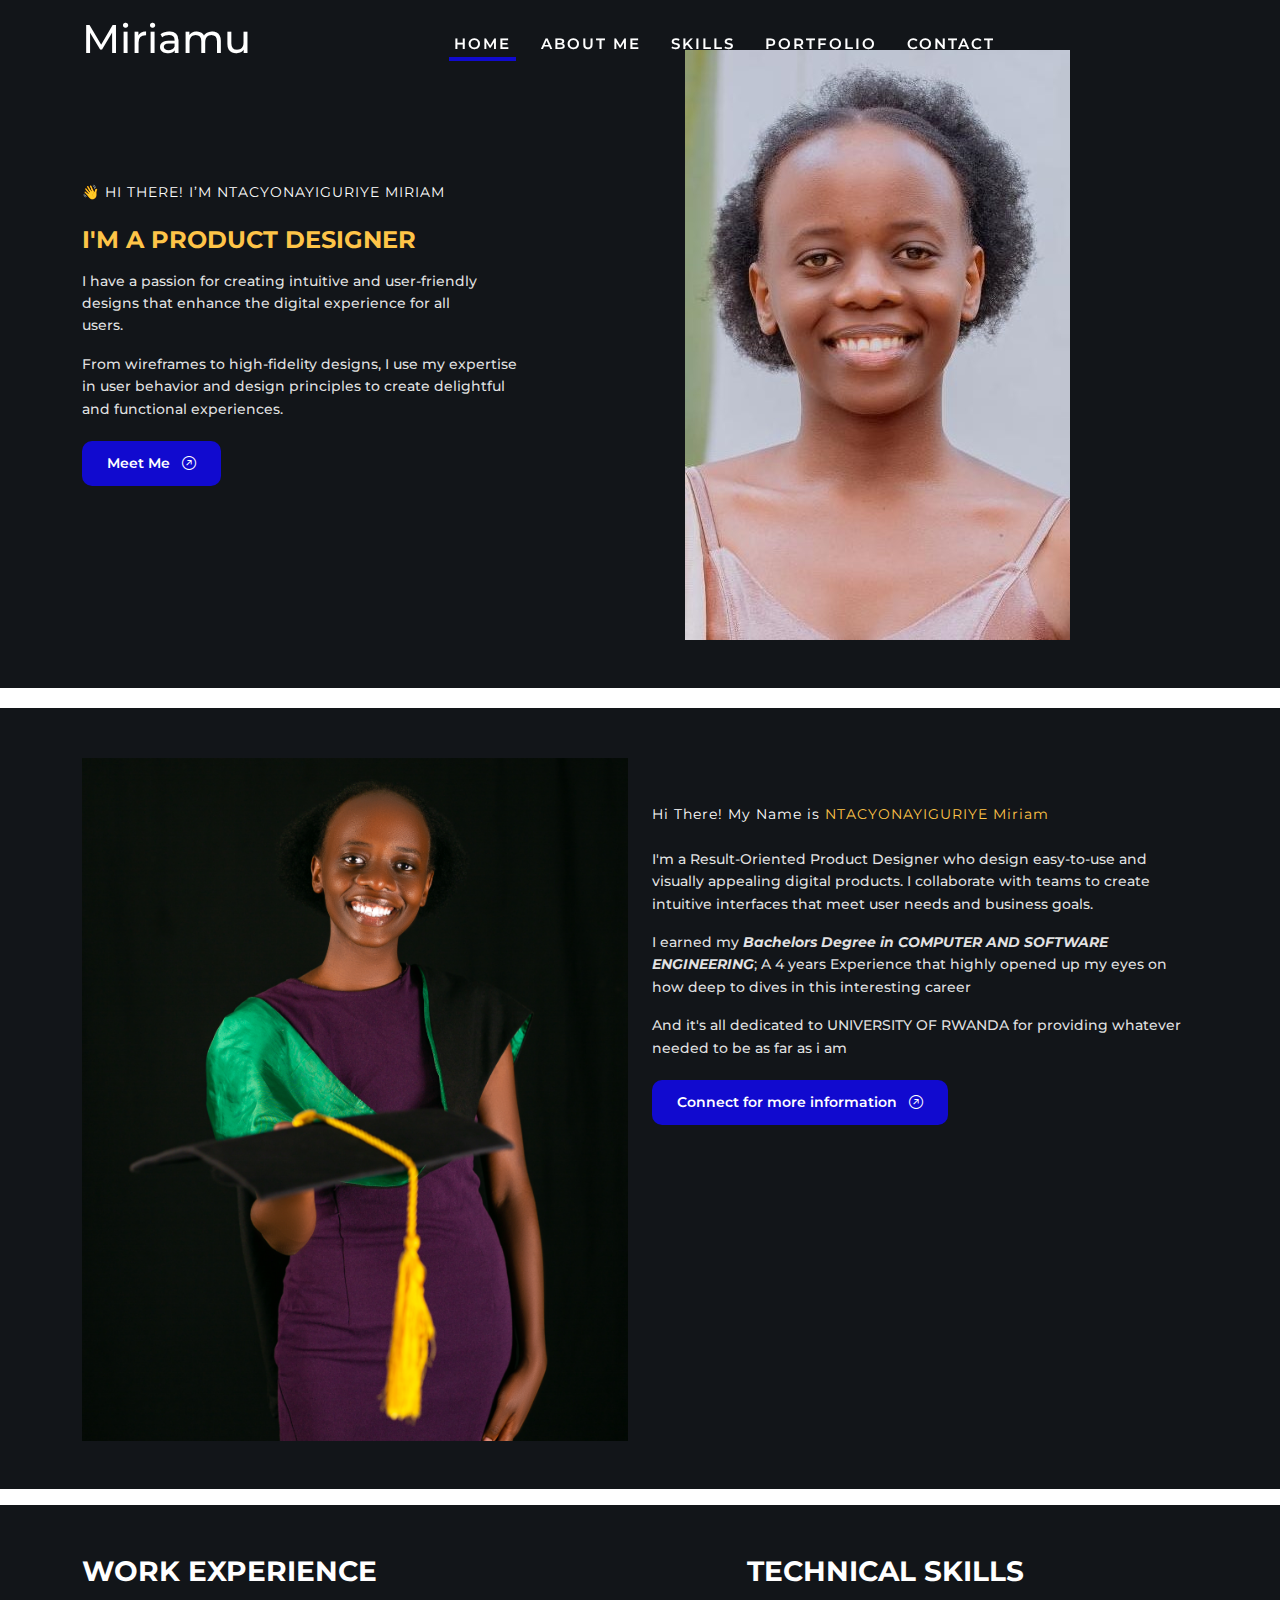
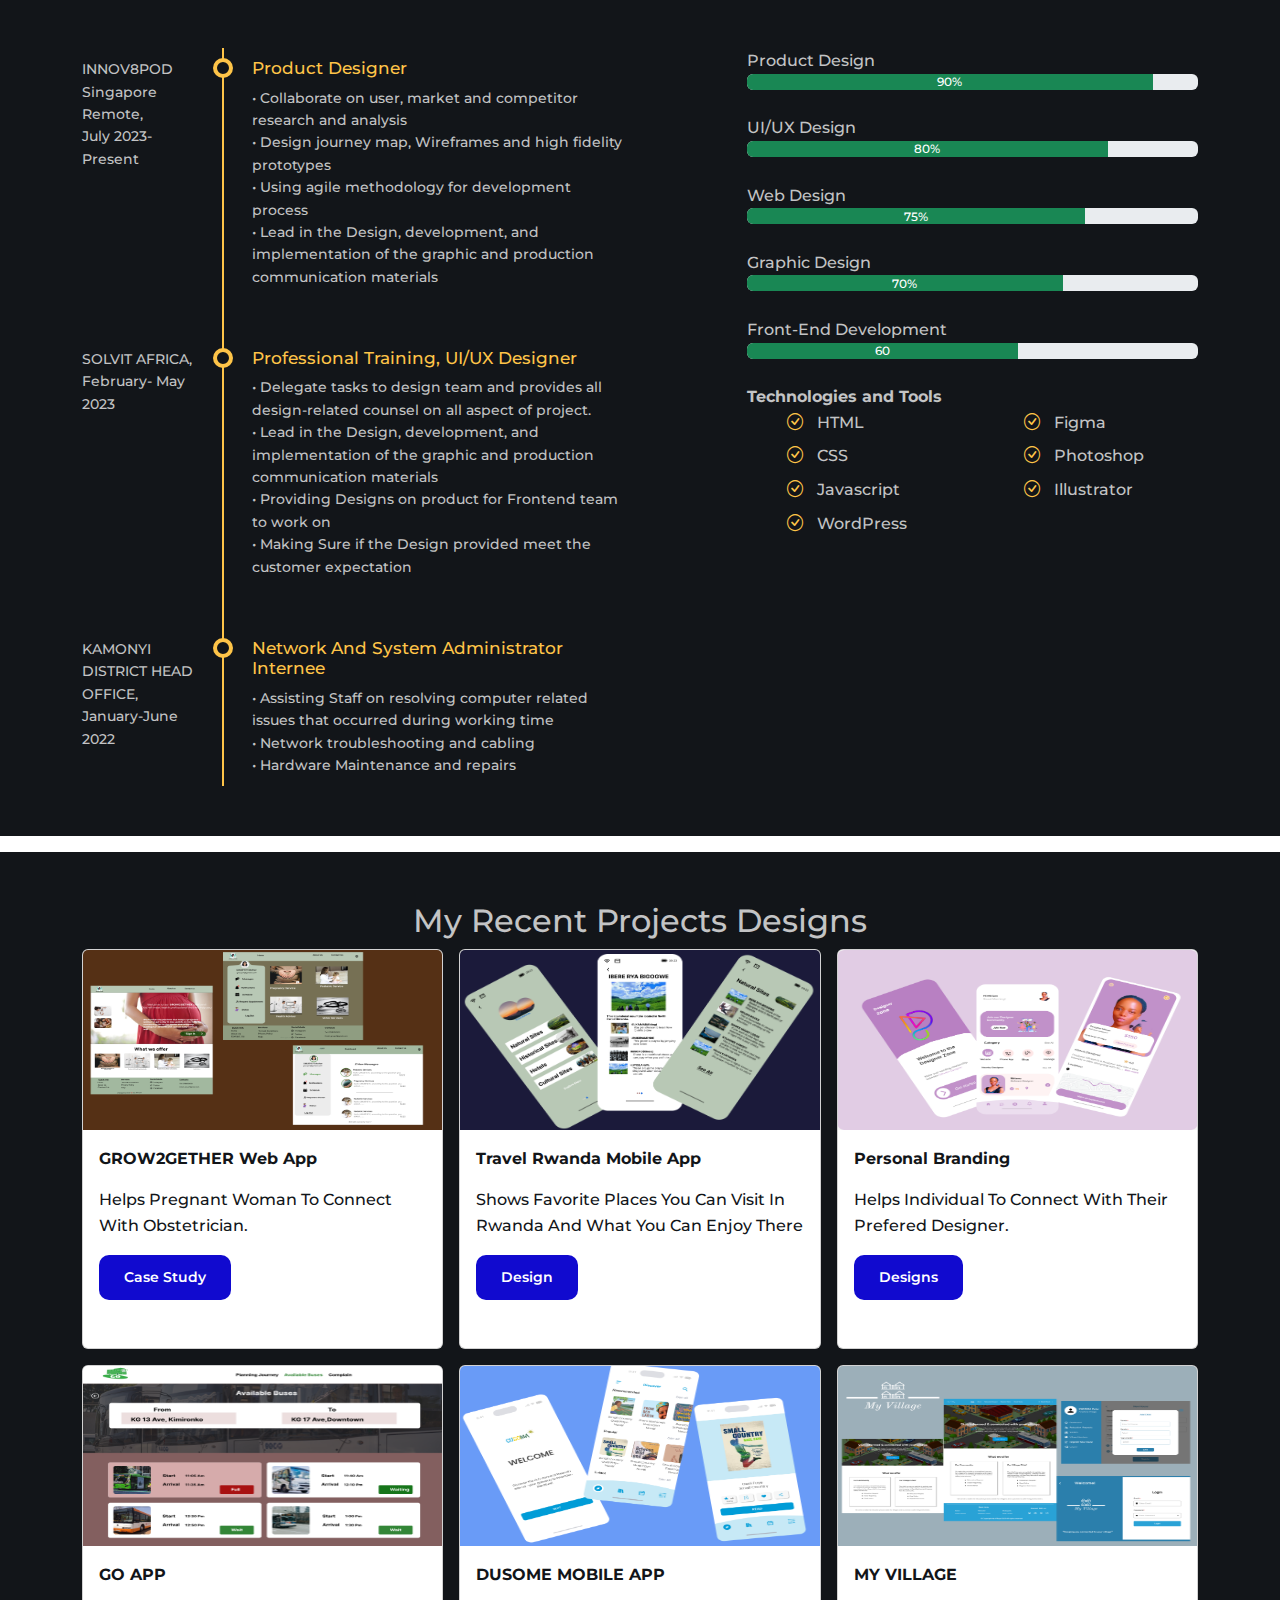
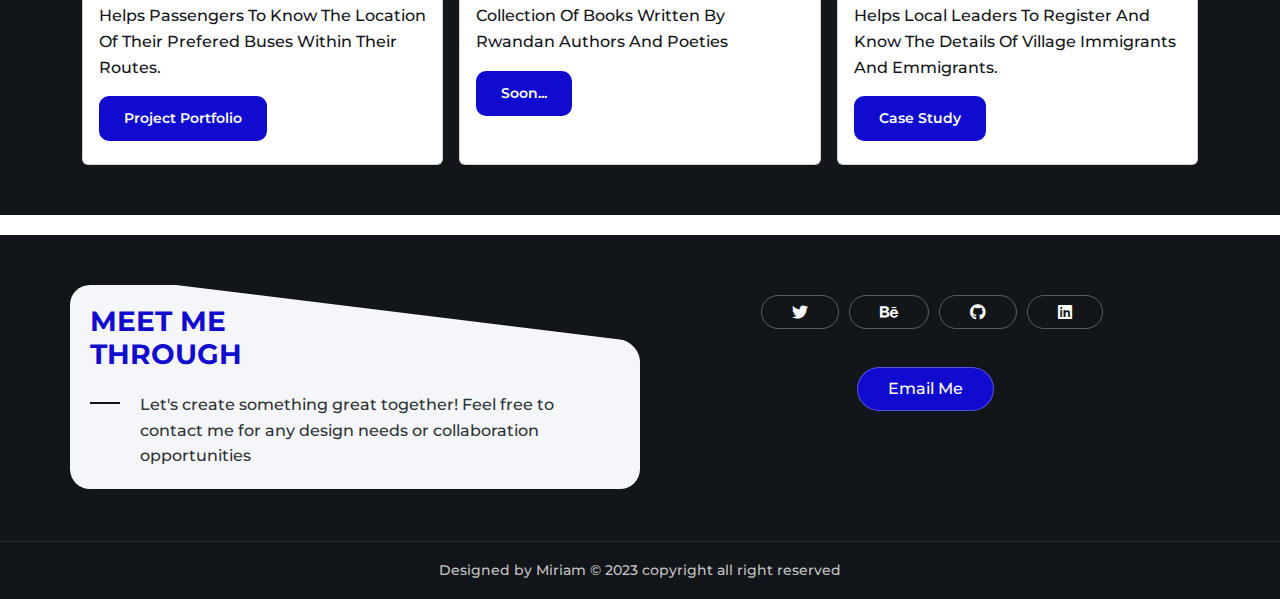
==== index.html @ ebbf4f20 "initial commit" ====
<!DOCTYPE html>
<html lang="zxx">


<!--   -->
<head>
    <!-- metas -->
    <meta charset="utf-8">
    <meta name="author" content="pxdraft">
    <meta http-equiv="X-UA-Compatible" content="IE=edge">
    <meta name="viewport" content="width=device-width, initial-scale=1, shrink-to-fit=no">
    <meta name="keywords" content="Fiona - Portfolio Template">
    <meta name="description" content="Fiona - Portfolio Template">
    <!-- title -->
    <title>Miriamu - Portfolio </title>
    <!-- Favicon -->
    <link rel="shortcut icon" type="image/x-icon" href="favicon.ico">
    <!-- theme css -->
    <link href="assets/css/style.css" rel="stylesheet">
    <script src="assets/js/custom.js" type="text/Javascript"></script>
    
</head>
<!-- Body Start -->

<body>
    <!-- page loading -->
    <div id="loading">
        <div class="load-circle"><span class="one"></span></div>
    </div>
    <!-- End -->
    <!-- Header -->
    <header class="main-header">
        <nav class="navbar header-nav navbar-expand-lg one-page-nav">
            <div class="container">
                
                <button class="navbar-toggler" type="button" data-bs-toggle="collapse" data-bs-target="#navbar-collapse-toggle" aria-controls="navbar-collapse-toggle" aria-expanded="false" aria-label="Toggle navigation">
                    <span></span>
                    <span></span>
                    <span></span>
                </button>
                <!-- / -->
                <!-- Top Menu -->
                <div>
                    <h1>Miriamu</h1>
                </div>
                <div class="collapse navbar-collapse justify-content-end" id="navbar-collapse-toggle">
                    <ul class="navbar-nav mx-auto">
                        <li><a class="nav-link" data-scroll-nav="0" href="#home"><span>Home</span></a></li>
                        <li><a class="nav-link" data-scroll-nav="1" href="#About Me"><span>About Me</span></a></li>
                         <li><a class="nav-link" data-scroll-nav="2" href="#services"><span>Skills</span></a></li>
                        <li><a class="nav-link" data-scroll-nav="3" href="#work"><span>Portfolio</span></a></li>
                        <li><a class="nav-link" data-scroll-nav="4" href="#contactus"><span>Contact</span></a></li>
                    </ul>
                </div>
                <!-- / -->
                <!-- Top Menu -->
                <!-- <div class="ms-auto d-none d-lg-block">
                    <a class="px-btn px-btn-theme" data-scroll-nav="4" href="#contactus">Download CV <i class="bi-download"></i></a>
                </div> -->
                <!-- / -->
            </div><!-- Container -->
        </nav> <!-- Navbar -->
    </header>
    <!-- End Header -->
    <!-- Main -->
    <main class="wrapper">
        <!-- Home Section
        <section data-scroll-index="0" class="home-section d-flex bg-dark bg-effect overflow-hidden section pb-2 pb-md-5 bg-dark">
            <div class="container position-relative">
                <div class="row">
                    <div class="col-lg-6 col-xl-5 d-flex offset-1">
                        <div class="home-intro d-flex flex-column">
                            <div class="mt-5">
                                <h6> Hi There? I’ m <span>Miriam</span></h6>
                                <h1>I'm a UI/UX and Product Designer<span id="type-it"></span></h1>
                                <p class="pe-lg-5">I have a passion for creating intuitive and user-friendly designs that enhance the digital experience for all users.</p>
                                <div class="btn-bar">
                                    <a class="px-btn px-btn-theme" href="#contactus">Get in Touch <i class="bi-arrow-up-right-circle"></i> </a>
                                </div>
                            </div>
                           
                        </div>
                    </div>
                </div>
            </div>
            <div><img src="./assets/img/logoo-removebg-preview.png"class="imagelogo"/></div>
        </section> -->






        <!-- Home Section -->
        <section data-scroll-index="0" class="home-section bg-dark bg-effect overflow-hidden section pb-2 pb-md-5 bg-dark">
            <div class="container position-relative">
                <div class="row">
                    <div class="col-lg-6 col-xl-5 d-flex">
                        <div class="home-intro d-flex flex-column">
                            <div class="mt-auto">
                                <h6>👋 Hi There! I’m <span>NTACYONAYIGURIYE Miriam</span></h6>
                                <h1 class="par1 pe-lg-5">I'm a Product Designer <span id="type-it"></span></h1>
                                <!-- <p class="par1 pe-lg-5"><b>I'm a UI/UXDesigner</b></p> -->
                                <p class="pe-lg-5">I have a passion for creating intuitive and user-friendly designs that enhance the digital experience for all users.</p><p>From wireframes to high-fidelity designs, I use my expertise in user behavior and design principles to create delightful and functional experiences.</p>
                                <div class="btn-bar">
                                    <a class="px-btn px-btn-theme" href="#contactus">Meet Me <i class="bi-arrow-up-right-circle"></i> </a>
                                </div>
                            </div>
                            <div class="mt-auto">
                                <!-- <div class="rating">
                                    <i class="bi-star-fill"></i> 4.8 Average Session Rating
                                </div> -->
                                <div class="row g-2">
                                    <div class="col-2 col-sm-2 col-md-2">
                                        <!-- <div class="feature-box-01">
                                            <img src="assets/img/figma.png" title="" alt="">
                                        </div> -->
                                    </div>
                                    <div class="col-2 col-sm-2 col-md-2">
                                        <!-- <div class="feature-box-01">
                                            <img src="assets/img/adobe_photoshop.png" title="" alt="">
                                        </div> -->
                                    </div>
                                    <div class="col-2 col-sm-2 col-md-2">
                                        <!-- <div class="feature-box-01">
                                            <img src="assets/img/sketch.png" title="" alt="">
                                        </div> -->
                                    </div>
                                    <div class="col-2 col-sm-2 col-md-2">
                                        <!-- <div class="feature-box-01">
                                            <img src="assets/img/html_5.png" title="" alt="">
                                        </div> -->
                                    </div>
                                </div>
                            </div>
                        </div>
                    </div>
                    <div class="col-lg-5 col-xl-7">
                        <div class="home-image text-center pt-5 pt-lg-0">
                            <img src="./assets/img/Miria.jpg" title="" alt="">
                        </div>
                    </div>
                </div>
            </div>
        </section>
        <!-- End home Section -->
        <!-- About Me Section -->
        <div class="whitecolor"></div>
        <section data-scroll-index="1" class="about-section bg-dark bg-effect overflow-hidden section pb-2 pb-md-5 bg-dark">
            <div class="container">
               <div class="row" >
                    <div class="col"><img src="./assets/img/04.jpg" /></div>
                    <div class="col">
                        <div class="mt-5">
                            <h6> Hi There! My Name is <span>NTACYONAYIGURIYE Miriam</span></h6>
                            <!-- <h1>I'm a Designer<span id="type-it"></span></h1> -->
                            <p class="pe-lg-10">I'm a Result-Oriented Product Designer who design easy-to-use and visually appealing digital products. I collaborate with teams to create intuitive interfaces that meet user needs and business goals.<p> 
                            <p>I earned my <i><b><span>Bachelors Degree in COMPUTER AND SOFTWARE ENGINEERING</i></b></span>; A 4 years Experience that highly opened up my eyes on how deep to dives in this interesting career</p>
                                <p> And it's all dedicated to UNIVERSITY OF RWANDA for providing whatever needed to be as far as i am</p>
                                    <p></p>
                            <div class="btn-bar">
                                <a class="px-btn px-btn-theme" href="#contactus">Connect for more information <i class="bi-arrow-up-right-circle"></i> </a>
                            </div>
                        </div>
                                
                    </div>
                </div> 
            </div>
            
        </section>
        <!-- End About Me Section -->
        <!-- Experiance Section -->
        <section data-scroll-index="2" class="section experiance-section bg-dark effect-section mt-3">
           
            <div class="container position-relative">
                <div class="row gy-4">
                    <div class="col-lg-6">
                        <div class="section-heading">
                            <h3 class="text-white">Work Experience</h3>
                        </div>
                        <div class="experiance-box">
                            <ul>
                                <li>
                                    <span>
                                         INNOV8POD Singapore Remote, <p>July 2023-Present</p>
                                    </span>
                                    <div class="text">
                                        <h6>Product Designer</h6>
                                        <p>  •	Collaborate on user, market and competitor research and analysis
<p>•	Design journey map, Wireframes and high fidelity prototypes
<p>•	Using agile methodology for development process
<p>•	Lead in the Design, development, and implementation of the graphic and production communication materials 
 </p>
                                    </div>
                                </li>
                                <li>
                                    <span>
                                        SOLVIT AFRICA,  February- May 2023
                                    </span>
                                    <div class="text">
                                        <h6>Professional Training, UI/UX Designer</h6>
                                        <p>•	Delegate tasks to design team and provides all design-related counsel on all aspect of project.
<p>•	Lead in the Design, development, and implementation of the graphic and production communication materials 
<p>•	Providing Designs on product for Frontend team to work on
<p>•	Making Sure if the Design provided meet the customer expectation

                                        </p>
                                    </div>
                                </li>
                                <li>
                                    <span>
                                        KAMONYI DISTRICT HEAD OFFICE, January-June 2022
                                    </span>
                                    <div class="text">
                                        <h6>Network and System Administrator Internee</h6>
                                        <p>•	Assisting Staff on resolving computer related issues that occurred during working time
<p>•	Network troubleshooting and cabling
<p>•	Hardware Maintenance and repairs
</p>
                                    </div>
                                </li>
                                <!-- <li>
                                    <span>
                                        sigma technology PVT., 2021
                                    </span>
                                    <div class="text">
                                        <h6>Team Lead, Developer</h6>
                                        <p>Register your personal data in customer service and take coffee before entering the room</p>
                                    </div>
                                </li> -->
                            </ul>
                        </div>
                    </div>
                    <div class="col-lg-6 col-xl-5 ms-xl-auto">
                        <div class="section-heading">
                            <h3 class="text-white">Technical Skills</h3>
                        </div>
                        
                            <div class="skills">
                                <span >Product Design</span>
                                <div class="progress">
                                    <div class="progress-bar bg-success" role="progressbar" style="width: 90%" aria-valuenow="25" aria-valuemin="0" aria-valuemax="100">90%</div>
                                  </div>
                            </div>
                            <br>
                            <div class="skills">
                                <span class="mt-1">UI/UX Design </span>
                                <div class="progress">
                                    <div class="progress-bar bg-success" role="progressbar" style="width: 80%" aria-valuenow="25" aria-valuemin="0" aria-valuemax="100">80%</div>
                                  </div>
                                
                            </div>
                            <br>
                            <div class="skills">
                                <span >Web Design</span>
                                <div class="progress">
                                    <div class="progress-bar bg-success" role="progressbar" style="width: 75%" aria-valuenow="25" aria-valuemin="0" aria-valuemax="100">75%</div>
                                  </div>
                            </div>
                            
                            <br>
                            <div class="skills">
                                <span class="mt-1">Graphic Design </span>
                                <div class="progress">
                                    <div class="progress-bar bg-success" role="progressbar" style="width: 70%" aria-valuenow="25" aria-valuemin="0" aria-valuemax="100">70%</div>
                                  </div>  
                                                              <br>
                            <div class="skills">
                                <span class="mt-1">Front-End Development </span>
                                <div class="progress">
                                    <div class="progress-bar bg-success" role="progressbar" style="width: 60%" aria-valuenow="25" aria-valuemin="0" aria-valuemax="100">60</div>
                                  </div>  
            
                            </div>
                            
                            
                            <br>
                            <strong class="text-center"> Technologies and Tools</strong>
                            <div class="row">
                                <div class="col-lg-6 col-xl-5 ms-xl-auto">
                                <ul class="list-type-01">
                                    <li><i class="bi-check-circle"></i> HTML</li>
                                    <li><i class="bi-check-circle"></i> CSS</li>
                                    <li><i class="bi-check-circle"></i> Javascript</li>
                                    <li><i class="bi-check-circle"></i> WordPress</li>
                                    <!-- <li><i class="bi-check-circle"></i> Flutter</li> -->
                                </ul>
                            </div>
                                <div class="col-lg-6 col-xl-5 ms-xl-auto">
                                    <ul class="list-type-01">
                                        <li><i class="bi-check-circle"></i> Figma</li>
                                        <li><i class="bi-check-circle"></i> Photoshop</li>
                                        <li><i class="bi-check-circle"></i> Illustrator</li>
                                    </ul>
                                </div>

                            </div>
                            

                       
                        </div>
                        
                    </div>
                </div>
            </div>
        </section>
        <!-- End Experiance Section -->
        <!-- Work Section -->
        <section data-scroll-index="3" class="section experiance-section bg-dark effect-section mt-3">
            <div class="container">
                <div class="row justify-content-center">
                    <div class="col-lg-12">
                        <div class="text-center">
                            <h2><span class="font-weight-bold">My Recent Projects Designs</span></h2>
                            <div class="bar"></div>
                        </div>
                    </div>
                </div>
                
                <div class="lightbox-gallery">
                    <div class="row g-3 portfolio-content">
                        <div class="col-sm-6 col-lg-4 grid-item">
                            <div class="card" style="height: 400px;">
                                <img src="assets/img/casestudy.png" class="card-img-top" alt="..."style="height: 180px;">
                                <div class="card-body">
                                  <p class="card-text font-italic text-capitalize text-left"><b>GROW2GETHER Web App</b></p>
                                  <p class="card-text font-italic text-capitalize text-left">Helps pregnant woman to connect with Obstetrician.</p>
                                    <!-- <a href="https://www.behance.net/gallery/168545751/Educhats?" class="btn btn-primary">Case Study</a> -->
                                    <a href="https://www.behance.net/gallery/171306153/GROWTOGETHER" class="px-btn px-btn-theme">Case Study</a>
                                    
                                </div>
                              </div>
                            
                        </div>
                        <div class="col-sm-6 col-lg-4 grid-item">
                            <div class="card" style="height: 400px;">
                                <img src="assets/img/Travel Rwanda.png" class="card-img-top" alt="..."style="height: 180px;">
                                <div class="card-body">
                                    <p class="card-text font-italic text-capitalize text-left"><b>Travel Rwanda Mobile App</b></p>
                                  <p class="card-text font-italic text-capitalize text-left">Shows favorite places you can visit in Rwanda and what you can enjoy there</p>
                                    <a href="https://www.behance.net/gallery/190908235/Travel-Rwanda" class="px-btn px-btn-theme">Design</a>
                                </div>
                              </div>
                            
                        </div>
                        <div class="col-sm-6 col-lg-4 grid-item">
                            <div class="card" style="height: 400px;">
                                <img src="assets/img/DESIGNER ZONE.png" class="card-img-top" alt="..."style="height: 180px;">
                                <div class="card-body">
                                    <p class="card-text font-italic text-capitalize text-left"><b>Personal Branding</b></p>
                                  <p class="card-text font-italic text-capitalize text-left">Helps individual to connect with their prefered Designer.</p>
                                    <a href="https://www.behance.net/gallery/166667899/Designer-Zone"  class="px-btn px-btn-theme">Designs</a>
                                </div>
                              </div>
                            
                        </div>
                        <div class="col-sm-6 col-lg-4 grid-item">
                            <div class="card" style="height: 400px;">
                                <img src="assets/img/GGOO.png" class="card-img-top" alt="..."style="height: 180px;">
                                <div class="card-body">
                                    <p class="card-text font-italic text-capitalize text-left"><b>GO APP</b></p>
                                  <p class="card-text font-italic text-capitalize text-left">Helps Passengers to know the location of their prefered buses within their routes.</p>
                                    <a href="https://hip-garnet-079.notion.site/INNOV8POD-Q3-3c6435198fbe47d395c558580e8200df?pvs=4"  class="px-btn px-btn-theme">Project Portfolio</a>
                                </div>
                                
                              </div>
                            </div>
                            <div class="col-sm-6 col-lg-4 grid-item">
                                <div class="card" style="height: 400px;">
                                    <img src="assets/img/DUSOME.png" class="card-img-top" alt="..."style="height: 180px;">
                                    <div class="card-body">
                                        <p class="card-text font-italic text-capitalize text-left"><b>DUSOME MOBILE APP</b></p>
                                      <p class="card-text font-italic text-capitalize text-left">Collection of books written by rwandan authors and poeties</p>
                                        <a href="htp://hip-garnet-079.notion.site/INNOV8POD-Q3-3c6435198fbe47d395c558580e8200df?pvs=4"  class="px-btn px-btn-theme">Soon...</a>
                                    </div>
                                    
                                  </div>
                                </div>
                                <div class="col-sm-6 col-lg-4 grid-item">
                                    <div class="card" style="height: 400px;">
                                        <img src="assets/img/Mon Village.png" class="card-img-top" alt="..."style="height: 180px;">
                                        <div class="card-body">
                                            <p class="card-text font-italic text-capitalize text-left"><b>MY VILLAGE</b></p>
                                          <p class="card-text font-italic text-capitalize text-left">Helps local leaders to register and know the details of village immigrants and emmigrants.</p>
                                            <a href="https://www.behance.net/gallery/192337749/My-Village?"  class="px-btn px-btn-theme">Case Study</a>
                                        </div>
                                        
                                      </div>
                        <!-- <div class="col-sm-6 col-lg-4 grid-item">
                            <div class="card" style="height: 400px;">
                                <img src="assets/img/project-2.jpg" class="card-img-top" alt="..."style="height: 180px;">
                                <div class="card-body">
                                  <p class="card-text font-italic text-capitalize text-left">Analyis of digital music store to help the store ownner to identify area of improvement, tracking compain process and increasing revenue</p>
                                    <a href="https://www.figma.com/file/wS4dvZJDwUHVtTYOXtSG74/Untitled?node-id=0%3A1&t=0Y9biwDny7qX4Rm0-1" class="px-btn px-btn-theme">Read More</a>
                                </div>
                              </div> -->
                            
                        </div>
                        <!-- <div class="col-sm-6 col-lg-4 grid-item">
                            <div class="card" style="height: 400px;">
                                <img src="assets/img/project-2.jpg" class="card-img-top" alt="..."style="height: 180px;">
                                <div class="card-body">
                                  <p class="card-text font-italic text-capitalize text-left">Analyis of digital music store to help the store ownner to identify area of improvement, tracking compain process and increasing revenue</p>
                                    <a href="https://www.figma.com/file/wS4dvZJDwUHVtTYOXtSG74/Untitled?node-id=0%3A1&t=0Y9biwDny7qX4Rm0-1" class="px-btn px-btn-theme">Read More</a>
                                </div>
                              </div>
                            
                        </div> -->

                        <!-- <div class="col-sm-6 col-lg-4 grid-item">
                            <div class="card" style="height: 400px;">
                                <img src="assets/img/project-2.jpg" class="card-img-top" alt="..."style="height: 180px;">
                                <div class="card-body">
                                  <p class="card-text font-italic text-capitalize text-left">Analyis of digital music store to help the store ownner to identify area of improvement, tracking compain process and increasing revenue</p>
                                    <a href="https://www.figma.com/file/wS4dvZJDwUHVtTYOXtSG74/Untitled?node-id=0%3A1&t=0Y9biwDny7qX4Rm0-1" class="px-btn px-btn-theme">Read More</a>
                                </div>
                              </div> -->
                            
                        </div>
                      
                    </div>
                </div>
            </div>
        </section>
        <!-- End Work Section -->
        <!-- <div class="container">
        <div class="row text-center">
        <h2><span class="font-weight-bold">Get In touch With Me</span></h2>
        </div>
        </div> -->
                            
        <!-- Contact Section -->
        <div class="whitecolor"></div>
        <section data-scroll-index="4" id="contactus" class="section d-flex contactus-section bg-dark">
            <div class="container">
                <div class="row">
                    <div class="contact-heading col-6">
                        <div class="section-heading">
                            <h3>Meet Me<br> Through </h3>
                            <p class="text">Let's create something great together! Feel free to contact me for any design needs or collaboration opportunities</p>
                        </div>
                    </div>
                    <div class="contact-social col-sm-4">                        
                        <ul>
                            &nbsp;&nbsp; &nbsp;&nbsp;
                            <li>
                                <a href="#"><i class="fab fa-twitter"></i></a>
                            </li>
                            <li>
                                <a href="https://www.behance.net/miriammiriamu"><i class="fab fa-behance"></i></a>
                            </li>
                            <li>
                                <a href="htps://github.com/miriyamu14"><i class="fab fa-github" aria-hidden="true"></i></a>
                            </li>
                            <li>
                                <a href="https://www.linkedin.com/feed/"><i class="fab fa-linkedin" aria-hidden="true"></i></a>
                            </li>
                            
                        </ul>
                        <!-- <div class="btn-bar">
                            <a class="px-btn px-btn-theme" href="#">miriamntacyo14@gmail.com<i class="bi-arrow-up-right-circle"></i> </a>
                        </div> -->
                        <div class="contact-social">

                            <a href="mailto:miriamntacyo14@gmail.com" class="email">Email Me</a>
                        </div>
                        
                    </div>


                </div>                                                  
                                                
            </div>
                                    
        </section>
        
                        
                    </div>
                    
                </div>
            </div>
        </section>
        <!-- End Contact Section -->
    </main>
    <!-- Main -->
    <!-- Footer -->
    <footer class="footer">
        <div class="container">
            <div class="row align-items-center">
                
                <div class="col-12 py-2 text-center text-center">
                    <p class="m-0">Designed by Miriam © 2023 copyright all right reserved</p>
                </div>
            </div>
        </div>
    </footer>
    <!-- End Footer -->
    <script src="assets/js/jquery-3.5.1.min.js"></script>
    <script src="assets/vendor/appear/jquery.appear.js"></script>
    <script src="assets/vendor/bootstrap/js/bootstrap.min.js"></script>
    <script src="assets/vendor/one-page/scrollIt.min.js"></script>
    <script src="assets/js/custom.js"></script>
    <!-- end -->
</body>
<!-- Body End -->


<!-- Mirrored from pxdraft.com/themeforest/Uwingeneye/ by HTTrack Website Copier/3.x [XR&CO'2014], Sat, 15 Apr 2023 15:20:44 GMT -->
</html>
---- assets/css/style.css ----
/*------------------------------------------------------------------
Project:    Miriam Personal Portfolio
Version:    1.0
Primary use:    pxdraft

[Table of contents]

1. Body
2. Header
3. Footer
4. Blog
5. Section
6. Home Banner
7. About
8. Services
9. Portfolio
10. Contact Us

----------------------------------------------------------------*/
@import url(../vendor/bootstrap/css/bootstrap.min.css);
@import url(../vendor/bootstrap/icons/bootstrap-icons.css);
@import url(../vendor/owl-;carousel/css/owl.carousel.min.css);
@import url(../vendor/magnific/magnific-popup.css);
@import url(../vendor/font-awesome/css/all.min.css);
@import url("https://fonts.googleapis.com/css2?family=Montserrat:wght@100;200;300;400;500;600;700;800;900&amp;display=swap");
.main-header {
  position: fixed;
  top: 0;
  left: 0;
  right: 0;
  z-index: 11;
  background: transparent; }
  .fixed-header .main-header {
    background: #fff;
    box-shadow: 0 0.125rem 0.25rem rgba(18, 21, 25, 0.075); }
  .main-header .logo-dark {
    display: none; }
    .fixed-header .main-header .logo-dark {
      display: block; }
  .fixed-header .main-header .logo-light {
    display: none; }
  .main-header .navbar {
    padding: 15px 0; }
  .main-header .navbar-nav > li {
    padding: 0 10px; }
    @media (max-width: 991px) {
      .main-header .navbar-nav > li + li {
        border-top: 1px solid rgba(18, 21, 25, 0.1); } }
    .main-header .navbar-nav > li > .nav-link {
      padding: 0 5px;
      line-height: 35px;
      font-weight: 600;
      font-size: 15px;
      color: #121519;
      position: relative;
      text-transform: uppercase;
      letter-spacing: 2px; }
      @media (min-width: 992px) {
        .main-header .navbar-nav > li > .nav-link {
          color: #fff; }
          .fixed-header .main-header .navbar-nav > li > .nav-link {
            color: #121519; } }
      @media (max-width: 991px) {
        .main-header .navbar-nav > li > .nav-link {
          line-height: 50px; } }
      .main-header .navbar-nav > li > .nav-link:after {
        content: "";
        position: absolute;
        bottom: 0;
        left: auto;
        right: 0;
        width: 0;
        height: 4px;
        background: #110acf;
        transition: ease all 0.35s; }
        @media (max-width: 991px) {
          .main-header .navbar-nav > li > .nav-link:after {
            display: none; } }
      .main-header .navbar-nav > li > .nav-link:hover:after, .main-header .navbar-nav > li > .nav-link.active:after {
        left: 0;
        right: auto;
        width: 100%; }
  
        
@media (max-width: 991px) {
  .main-header .navbar-toggler {
    display: -ms-flexbox;
    display: flex;
    -ms-flex-direction: column;
        flex-direction: column;
    border: none;
    padding: 4px 9px;
    outline: none;
    box-shadow: none; }
    .main-header .navbar-toggler span {
      width: 25px;
      height: 2px;
      background: #fff;
      margin: 4px 0; }
      .fixed-header .main-header .navbar-toggler span {
        background: #121519; }
  .main-header .navbar-collapse {
    position: absolute;
    top: 100%;
    left: 0px;
    background: #fff;
    right: 0px; }
  .main-header .navbar-nav > li {
    padding: 0; }
    .main-header .navbar-nav > li > .nav-link {
      padding: 0 10px; }
      .main-header .navbar-nav > li > .nav-link.active {
        background: #F5F6F9; } }

.footer {
  background-color: #121519;
  padding-top: 10px;
  padding-bottom: 10px;
  border-top: 1px solid rgba(255, 255, 255, 0.1);
  color: rgba(255, 255, 255, 0.75);
  font-size: 0.85rem; }
  .footer .nav a {
    font-size: 16px;
    color: rgba(255, 255, 255, 0.75); }
    .footer .nav a:hover {
      color: #110acf; }
    .footer .nav a + a {
      margin-left: 18px; }
      .email{
        background-color:#110acf ;
        border-radius: 10px;
        border: none; 
       
      }

.px-btn {
  padding: 12px 25px;
  font-size: 14px;
  line-height: 1.5;
  text-decoration: none;
  font-weight: 600;
  transition: ease all 0.35s;
  display: inline-block;
  border-radius: 10px;
  border: none; }
  .px-btn i {
    padding-left: 8px; }
  .px-btn.px-btn-theme {
    background: #110acf;
    border-color: #110acf;
    color: #fff; }
    .px-btn.px-btn-theme:hover {
      background: #110acf;
      border-color: #110acf; }
  .px-btn.px-btn-theme2 {
    background: #FEC448;
    border-color: #FEC448;
    color: #121519; }
    .px-btn.px-btn-theme2:hover {
      background: #110acf;
      border-color: #110acf; }
  .px-btn.px-btn-dark {
    background: #121519;
    border-color: #121519;
    color: #fff; }
    .px-btn.px-btn-dark:hover {
      background: #110acf;
      border-color: #110acf; }

.video-btn {
  position: relative;
  width: 5rem;
  height: 5rem;
  text-align: center;
  display: inline-block;
  vertical-align: middle;
  border-radius: 50%;
  transition: ease all 0.55s;
  z-index: 2;
  border: none;
  background: #121519;
  color: #fff;
  border: 4px solid #fff;
  box-shadow: 0 0.125rem 0.25rem rgba(18, 21, 25, 0.08); }
  .video-btn:hover {
    color: #fff; }
  .video-btn:after {
    content: "";
    position: absolute;
    top: 0;
    bottom: 0;
    left: 0;
    right: 0;
    margin: auto;
    border-radius: 50%;
    -webkit-animation: pulse-border 1500ms ease-out infinite;
            animation: pulse-border 1500ms ease-out infinite;
    pointer-events: none;
    z-index: -1;
    background: #121519; }
  .video-btn span {
    border-top: 1rem solid transparent;
    border-bottom: 1rem solid transparent;
    border-left: 1.25rem solid currentcolor;
    position: absolute;
    top: 0;
    bottom: 0;
    left: 9px;
    right: 0;
    margin: auto;
    width: 0px;
    height: 0px; }

@-webkit-keyframes pulse-border {
  0% {
    -webkit-transform: scale(0.8);
    transform: scale(0.8);
    opacity: 1; }
  100% {
    -webkit-transform: scale(2);
    transform: scale(2);
    opacity: 0; } }

@keyframes pulse-border {
  0% {
    -webkit-transform: scale(0.8);
    transform: scale(0.8);
    opacity: 1; }
  100% {
    -webkit-transform: scale(2);
    transform: scale(2);
    opacity: 0; } }
h1{
  color: white;
}
.bg-gray {
  background-color: #F5F6F9; }

.bg-dark {
  background-color: #121519 !important; }

.bg-yellow {
  background-color: #FDDA5F; }

.bg-1 {
  background-color: #FAEBC4; }

.bg-2 {
  background-color: #B6BEED; }

.bg-3 {
  background-color: #FFA352; }

.bg-4 {
  background-color: #BFE4D2; }

.bg-5 {
  background-color: #FDDA5F; }

@media (prefers-reduced-motion: no-preference) {
  :root {
    scroll-behavior: inherit; } }

body {
  width: 100%;
  
  font-family: "Montserrat", sans-serif;
  font-weight: 500;
  line-height: 1.6;
  color: #2D3436;
  overflow-x: hidden; }

img {
  max-width: 100%; }

* {
  outline: none !important; }

a {
  color: #110acf;
  text-decoration: none; }
  a:hover {
    color: #110acf;
    text-decoration: none; }

/* ----------------------
*   Loading
---------------------------*/
#loading {
  position: fixed;
  top: 0;
  left: 0;
  right: 0;
  bottom: 0;
  background: #110acf;
  z-index: 99999; }

.load-circle {
  position: fixed;
  top: 0;
  left: 0;
  right: 0;
  bottom: 0;
  margin: auto;
  width: 50px;
  height: 50px; }
  .load-circle span {
    display: inline-block;
    width: 64px;
    height: 64px; }
    .load-circle span:after {
      content: " ";
      display: block;
      width: 46px;
      height: 46px;
      margin: 1px;
      border-radius: 50%;
      border: 5px solid #fff;
      border-color: #fff transparent #fff transparent;
      -webkit-animation: lds-dual-ring 1.2s linear infinite;
              animation: lds-dual-ring 1.2s linear infinite; }

@-webkit-keyframes lds-dual-ring {
  0% {
    -webkit-transform: rotate(0deg);
            transform: rotate(0deg); }
  100% {
    -webkit-transform: rotate(360deg);
            transform: rotate(360deg); } }

@keyframes lds-dual-ring {
  0% {
    -webkit-transform: rotate(0deg);
            transform: rotate(0deg); }
  100% {
    -webkit-transform: rotate(360deg);
            transform: rotate(360deg); } }

/* ----------------------
*   owl 
---------------------------*/
.owl-dots {
  text-align: center; }
  .owl-dots .owl-dot {
    display: inline-block;
    vertical-align: top;
    width: 12px;
    height: 12px;
    background: transparent;
    border: 1px solid #121519;
    transition: ease all 0.55s;
    border-radius: 50%;
    margin: 0 4px; }
    .owl-dots .owl-dot.active {
      background: #121519; }

.owl-nav {
  position: absolute;
  top: 0;
  bottom: 0;
  left: 0;
  right: 0;
  margin: auto;
  pointer-events: none; }
  .owl-nav .owl-next,
  .owl-nav .owl-prev {
    position: absolute;
    top: 0;
    bottom: 0;
    margin: auto;
    width: 35px;
    height: 35px;
    background: #110acf;
    color: #fff;
    display: -ms-inline-flexbox;
    display: inline-flex;
    -ms-flex-align: center;
        align-items: center;
    -ms-flex-pack: center;
        justify-content: center;
    border-radius: 50%;
    pointer-events: auto;
    transition: ease all 0.35s; }
    .owl-nav .owl-next:hover,
    .owl-nav .owl-prev:hover {
      background: #FEC448;
      color: #fff; }
  .owl-nav .owl-next {
    right: 0px; }
    @media (min-width: 1201px) {
      .owl-nav .owl-next {
        right: -50px; } }
  .owl-nav .owl-prev {
    left: 0px; }
    @media (min-width: 1201px) {
      .owl-nav .owl-prev {
        left: -50px; } }

.owl-carousel.eq-height .owl-stage {
  display: -ms-flexbox;
  display: flex; }
  .owl-carousel.eq-height .owl-stage .owl-item {
    display: -ms-flexbox;
    display: flex;
    -ms-flex-align: center;
        align-items: center; }

.owl-carousel .owl-item img {
  width: auto;
  max-width: 100%; }

main {
  position: relative;
  z-index: 1; }

.section-heading {
  padding-bottom: 60px; }
  @media (max-width: 991px) {
    .section-heading {
      padding-bottom: 40px; } }
  @media (max-width: 767px) {
    .section-heading {
      padding-bottom: 30px; } }
  .section-heading h6 {
    font-size: 15px;
    color: #110acf;
    letter-spacing: 2px;
    margin-bottom: 10px; }
  .section-heading h3 {
    font-size: 28px;
    margin: 0;
    color: #110acf;
    font-weight: 700;
    text-transform: uppercase; }
    .section-heading h3 span {
      color: #FEC448; }
    @media (max-width: 992px) {
      .section-heading h3 {
        font-size: 30px; } }
    @media (max-width: 767px) {
      .section-heading h3 {
        font-size: 25px; } }
  .section-heading .text {
    margin: 20px 0 0;
    position: relative;
    padding-left: 50px; }
    .section-heading .text:after {
      content: "";
      position: absolute;
      top: 10px;
      width: 30px;
      height: 2px;
      background: #121519;
      left: 0; }

.title-01 {
  padding-bottom: 35px; }
  .title-01 h5 {
    font-weight: 700;
    color: #121519;
    font-size: 36px;
    margin: 0; }

/* Section
---------------------*/
.section {
  padding: 50px 0;
  position: relative; }
  @media (max-width: 991px) {
    .section {
      padding-top: 80px;
      padding-bottom: 80px; } }
  @media (max-width: 767px) {
    .section {
      padding-top: 60px;
      padding-bottom: 60px; } }

/* Bg Effects
---------------------*/
.effect-section {
  position: relative;
  overflow: hidden; }
  .effect-section .ef-1 {
    position: absolute;
    left: 0;
    bottom: 0; }
  .effect-section .ef-2 {
    position: absolute;
    right: 0;
    bottom: 0; }
/* about */
.whitecolor{
  background-color: white;
  height: 20px;
}
.image1{
  margin-top: 40px;
  height: 500px;
  width: 600px;
}
@media (max-width: 991px) {
  .about-section .home-intro {
    padding-top: 50px; } }
.image1{
  margin-left: 100px;
  margin-top: 0;

}

.about-section h6 {
  font-weight: 400;
  font-size: 14px;
  margin: 0 0 25px;
  letter-spacing: 1px;
  color: #fff; }
  @media (max-width: 767px) {
    .about-section h6 {
      margin: 0 0 15px;
      font-size: 12px; } }
  .about-section h6 span {
    color: #FEC448; }

.about-section h1 {
  font-weight: 700;
  font-size: 45px;
  color: #fff;
  text-transform: uppercase;
  margin: 0 0 15px; }
  @media (max-width: 767px) {
    .about-section h1 {
      font-size: 32px; } }
  .about-section h1 .ti-container {
    color: #FEC448; }
@media (max-width: 520px){
  .about-section .row{
    display: block;
  }
.about-section img{
  min-width: 100%;
}
.about-section p{
  position: relative;
  min-width: 100%;
}
}
.about-section p {
  font-size: 14px;
  color: rgba(255, 255, 255, 0.88);
  /* max-width: 450px;  */
}

.about-section .btn-bar {
  padding: 5px 0 20px; }

.about-section .rating {
  color: #fff;
  padding: 0 0 10px; }
  .about-section .rating i {
    color: #d98807; }

    .image1 img{
      border-radius: 10px;
      width: 100%;
      height: 100%;
    }

/* Home 
---------------------*/
@media (max-width: 991px) {
  .home-section .home-intro {
    padding-top: 50px; } }

.home-section h6 {
  font-weight: 400;
  font-size: 14px;
  margin: 0 0 25px;
  letter-spacing: 1px;
  text-transform: uppercase;
  color: #fff; }
  .work-section{
    color: hsl(0, 0%, 8%);
  }
  @media (max-width: 767px) {
    .home-section h6 {
      margin-top: 200px;
      margin: 0 0 15px;
      font-size: 12px; } }
      .home-section .par1 {
        color: #FEC448;
     }
  /* .home-section .par1 {
    color: #FEC448;
  margin-top: 30px;
font-size: larger;
text-transform: capitalize; } */

@media only screen and (min-width: 320px) and (max-width: 520px){
  .home-image{
    margin-right: 200px;
    display: inline;
    visibility: hidden;
    opacity: 0;
  }
  .col-lg-5{
    height: 0;
  }
}
.home-section h1 {
  margin-top: 100px;
  font-weight: 700;
  font-size: 24px;
  color: #fff;
  text-transform: uppercase;
  margin: 0 0 15px; }
  @media (max-width: 767px) {
    .home-section h1 {
      font-size: 32px; } }
  .home-section h1 .ti-container {
    color: #FEC448; }

.home-section p {
  margin-top: 10px;
  font-size: 14px;
  color: rgba(255, 255, 255, 0.88);
  max-width: 450px; }

.home-section .btn-bar {
  padding: 5px 0 20px; }
.card-body{
  color: #121519;
}
/* .text-center{
  color: #fff;
} */
.home-section .rating {
  color: #fff;
  padding: 0 0 10px; }
  .home-section .rating i {
    color: #FFCC78; }

/* Features
---------------------*/
.feature-box-01 {
  display: -ms-flexbox;
  display: flex;
  -ms-flex-align: center;
      align-items: center;
  -ms-flex-pack: center;
      justify-content: center;
  background: #fff;
  border: 1px solid #E9E9E9;
  box-shadow: 0px 80.6px 105.701px rgba(51, 51, 51, 0.1);
  border-radius: 10px;
  position: relative; }
  .feature-box-01:after {
    content: "";
    padding-bottom: 100%;
    display: inline-block;
    vertical-align: top;
    width: 100%; }
  .feature-box-01 img {
    position: absolute;
    top: 0;
    left: 0;
    right: 0;
    bottom: 0;
    margin: auto;
    max-width: 70%;
    max-height: 70%; }

.feature-box-02 {
  display: -ms-flexbox;
  display: flex;
  position: relative; }
  .feature-box-02 + .feature-box-02 {
    padding-top: 50px;
    margin-top: 50px;
    border-top: 1px solid rgba(18, 21, 25, 0.15); }
    @media (max-width: 991px) {
      .feature-box-02 + .feature-box-02 {
        padding-top: 20px;
        margin-top: 20px; } }
  .feature-box-02 .text {
    padding-right: 25px; }
  .feature-box-02 h6 {
    font-size: 25px;
    text-transform: uppercase;
    color: #121519;
    margin-bottom: 15px;
    font-weight: 700; }
    @media (max-width: 991px) {
      .feature-box-02 h6 {
        font-size: 18px; } }
  .feature-box-02 p {
    margin: 0;
    font-size: 15px; }
  .feature-box-02 .icon {
    white-space: nowrap; }
    .feature-box-02 .icon a {
      display: -ms-flexbox;
      display: flex;
      -ms-flex-direction: column;
          flex-direction: column;
      -ms-flex-align: end;
          align-items: flex-end;
      color: #121519;
      height: 100%; }
      .feature-box-02 .icon a:after {
        content: "";
        position: absolute;
        top: 0;
        left: 0;
        right: 0;
        bottom: 0; }
      .feature-box-02 .icon a:hover i:before {
        content: "\f140"; }
    .feature-box-02 .icon i {
      font-size: 30px;
      line-height: 30px;
      margin-bottom: 20px; }
    .feature-box-02 .icon span {
      font-weight: 500;
      margin-top: auto;
      font-size: 13px; }

/* Counter
---------------------*/
.counter-box {
  padding: 15px;
  border-radius: 10px;
  text-align: center; }
  .counter-box .h1 {
    font-weight: 700;
    font-size: 35px;
    margin-bottom: 10px;
    color: #121519;
    display: inline-block;
    vertical-align: top;
    line-height: 1; }
    @media (max-width: 991px) {
      .counter-box .h1 {
        font-size: 28px; } }
  .counter-box h6 {
    font-weight: 500;
    font-size: 14px;
    color: #121519;
    margin: 0; }
    @media (max-width: 991px) {
      .counter-box h6 {
        font-size: 12px; } }
  .counter-box .after-pluse:after {
    content: "+"; }

/* services
---------------------*/
.services-left {
  display: -ms-flexbox;
  display: flex;
  -ms-flex-direction: column;
      flex-direction: column;
  width: 100%;
  height: 100%; }
  .services-left .section-heading {
    padding-bottom: 30px; }

/* Work Experiance & Skill
---------------------*/
.experiance-section {
  color: rgba(255, 255, 255, 0.75); }

.experiance-box {
  font-size: 14px; }
  .experiance-box ul {
    margin: 0;
    padding: 0;
    position: relative; }
    .experiance-box ul:after {
      content: "";
      position: absolute;
      top: 0;
      bottom: 0;
      width: 2px;
      background: #FEC448;
      left: 140px; }
  .experiance-box li {
    display: -ms-flexbox;
    display: flex;
    padding-top: 10px;
    padding-bottom: 10px; }
    .experiance-box li + li {
      padding-top: 50px; }
    .experiance-box li span {
      -ms-flex: 0 0 140px;
          flex: 0 0 140px;
      max-width: 140px;
      position: relative;
      padding-right: 20px;
      text-transform: capitalize; }
      .experiance-box li span:after {
        content: "";
        position: absolute;
        top: 0;
        right: -11px;
        background: #121519;
        border-radius: 50%;
        width: 20px;
        height: 20px;
        border: 4px solid #FEC448;
        z-index: 1; }
    .experiance-box li .text {
      padding-left: 30px; }
    .experiance-box li p {
      margin: 0; }
    .experiance-box li h6 {
      color: #FEC448;
      font-size: 17px;
      font-weight: 500;
      text-transform: capitalize; }

.list-type-01 {
  margin: 0;
  padding: 0;
  list-style: none; }
  .list-type-01 li + li {
    padding-top: 8px; }
  .list-type-01 i {
    color: #FEC448;
    padding-right: 10px; }

/* Work
---------------------*/
.portfolio-box {
  padding: 25px;
  border-radius: 10px;
  border: 1px solid transparent;
  transition: ease all 0.35s; }
  .portfolio-box .portfolio-img {
    overflow: hidden;
    border: 1px solid #121519;
    border-radius: 10px; }
    .portfolio-box .portfolio-img img {
      width: 100%;
      transition: ease all 0.35s;
      -webkit-transform: scale(1);
              transform: scale(1); }
  .portfolio-box .portfolio-text {
    position: relative;
    padding-right: 45px;
    padding-bottom: 25px; }
    .portfolio-box .portfolio-text h6 {
      font-weight: 700;
      color: #121519;
      margin-bottom: 5px;
      font-size: 18px; }
    .portfolio-box .portfolio-text p {
      margin: 0;
      font-size: 13px; }
    .portfolio-box .portfolio-text a {
      position: absolute;
      top: 0;
      right: 0;
      width: 32px;
      height: 32px;
      font-size: 32px;
      line-height: 1;
      color: #121519; }
      .portfolio-box .portfolio-text a:hover i:before {
        content: "\f140"; }
  .portfolio-box:hover .portfolio-img img {
    -webkit-transform: scale(1.05);
            transform: scale(1.05); }

/* Testimonials
---------------------*/
.testimonials-box {
  background: #fff;
  padding: 20px;
  border-radius: 10px;
  display: -ms-flexbox;
  display: flex;
  -ms-flex-wrap: wrap;
      flex-wrap: wrap; }
  @media (max-width: 991px) {
    .testimonials-box {
      padding: 30px; } }
  .testimonials-box .t-lead {
    -ms-flex: 0 0 35%;
        flex: 0 0 35%;
    max-width: 35%; }
    .testimonials-box .t-lead img {
      border-radius: 10px;
      width: 100%; }
    @media (max-width: 556px) {
      .testimonials-box .t-lead {
        -ms-flex: 0 0 100%;
            flex: 0 0 100%;
        max-width: 100%;
        padding-bottom: 20px; } }
  .testimonials-box .t-text {
    -ms-flex: 0 0 63%;
        flex: 0 0 63%;
    max-width: 63%;
    margin-left: auto; }
    .testimonials-box .t-text h5 {
      margin: 0 0 20px;
      font-size: 30px;
      font-weight: 600; }
      @media (max-width: 556px) {
        .testimonials-box .t-text h5 {
          font-size: 20px; } }
    @media (max-width: 556px) {
      .testimonials-box .t-text {
        -ms-flex: 0 0 100%;
            flex: 0 0 100%;
        max-width: 100%; } }
  .testimonials-box p {
    margin: 0; }
  .testimonials-box .t-avatar {
    margin-top: 15px; }
    .testimonials-box .t-avatar h6 {
      font-size: 15px;
      color: #121519;
      font-weight: 600;
      margin: 0; }
    .testimonials-box .t-avatar span {
      font-size: 12px; }

/* Contact
---------------------*/
.contact-heading {
  position: relative;
  overflow: hidden;
  display: -ms-flexbox;
  display: flex;
  height: 100%;
  -ms-flex-align: center;
      align-items: center;
  -ms-flex-pack: center;
      justify-content: center;
  padding: 20px;
  border-radius: 20px; }
  .contact-heading:after {
    content: "";
    position: absolute;
    bottom: -50%;
    left: 0;
    right: 0;
    top: 11%;
    background: #F5F6F9;
    pointer-events: none;
    border-radius: 20px;
    -webkit-transform: skewY(7deg);
            transform: skewY(7deg); }
  .contact-heading .section-heading {
    padding: 0;
    position: relative;
    z-index: 1; }

.contact-form {
  padding: 40px;
  background: #fff;
  box-shadow: 0px 80.6px 105.701px rgba(51, 51, 51, 0.1);
  border-radius: 20px;
  border: 1px solid #F5F6F9; }
  @media (max-width: 767px) {
    .contact-form {
      padding: 20px; } }
  .contact-form .form-control {
    border: 1px solid #CFCFCF;
    padding: 0.775rem .75rem;
    font-size: 15px;
    box-shadow: none; }

.contact-info h3 {
  font-weight: 700;
  font-size: 42px;
  color: #fff; }
  @media (max-width: 991px) {
    .contact-info h3 {
      font-size: 30px; } }
@media (max-width: 520px)
{
  .contactus-section .row{
    display: block;
    /* align-items: center; */
  }
  .contactus-section .contact-heading{
    width: 90%;
    margin: auto;
  }
  .contactus-section .contact-social{
    padding-left: 20px;
    
  }
}
/* .contactus-section .row{
  display: flex;
  flex-direction: row;
} */
.contact-info ul {
  margin: 0;
  padding: 0;
  list-style: none; }

.contact-info li {
  display: -ms-flexbox;
  display: flex;
  border-top: 1px solid rgba(255, 255, 255, 0.3);
  padding-top: 35px;
  margin-top: 35px; }
  @media (max-width: 991px) {
    .contact-info li {
      padding-top: 25px;
      margin-top: 25px; } }
  .contact-info li .icon {
    width: 70px;
    height: 70px;
    font-size: 30px;
    border-radius: 50%;
    display: -ms-inline-flexbox;
    display: inline-flex;
    -ms-flex-align: center;
        align-items: center;
    -ms-flex-pack: center;
        justify-content: center;
    line-height: 1;
    color: #fff;
    background: #110acf; }
    @media (max-width: 991px) {
      .contact-info li .icon {
        width: 60px;
        height: 60px;
        font-size: 20px; } }
  .contact-info li .text {
    -ms-flex: 1;
        flex: 1;
    padding-left: 18px; }
  .contact-info li label {
    font-weight: 400;
    font-size: 18px;
    color: #fff; }
    @media (max-width: 991px) {
      .contact-info li label {
        font-size: 16px; } }
  .contact-info li p {
    margin: 0;
    font-weight: 500;
    font-size: 22px;
    color: #fff; }
    @media (max-width: 991px) {
      .contact-info li p {
        font-size: 18px; } }
  .contact-info li a {
    color: #fff; }

.contact-social {
  padding-bottom: 40px;
  padding-top: 5px;
  margin-top: 5px;
  margin-left: auto;
  margin-right: auto;
  text-align: center;
}
  @media (max-width: 991px) {
    .contact-social {
      padding-top: 50px;
      margin-top: 5px; } }
  .contact-social h5 {
    font-weight: 600;
    font-size: 24px;
    text-transform: uppercase;
    color: #fff;
    padding-bottom: 20px;
    margin: 0; }
  .contact-social ul {
    display: -ms-flexbox;
    display: flex;
    padding: 0;
    list-style: none; }
    .imagelogo{
      width: 500px;
      height: 400px;
      margin-right: 600px;
    }
  .contact-social li + li {
    padding-left: 10px; }
    @media (max-width: 991px) {
      .contact-social li + li {
        padding-left: 8px; } }
  .contact-social a {
    display: -ms-inline-flexbox;
    display: inline-flex;
    padding: 8px 30px;
    font-size: 16px;
    color: #fff;
    font-weight: 500;
    border-radius: 50px;
    border: 1px solid rgba(255, 255, 255, 0.3);
    transition: ease all 0.35s; }
    @media (max-width: 991px) {
      .contact-social a {
        font-size: 14px; } }
    .contact-social a:hover {
      background: #110acf;
      color: #fff; }

.px-modal {
  max-width: 1300px;
  width: 90%;
  background: #fff;
  padding: 30px;
  margin: 0 auto;
  position: relative; }
  .px-modal h3 {
    font-size: 20px;
    font-weight: 600;
    color: #121519; }
  .px-modal h5 {
    font-weight: 600;
    color: #121319; }
  .about .row .progress{
      padding-left: 5rem;
      padding-top: 2rem;
      
  }
  .hed{
    font-size: 2rem;
    text-align: center;
    padding-left: 25rem;
    padding-top: .8rem;
    padding-bottom: .5rem;
}
.hed span{
    color: var(--blue);
    text-transform: uppercase;
}
.about .row .progress h3{
  color: var(--black);
  font-weight: normal;
  font-size: 2rem;
  display: flex;
  align-items: center;
  justify-content: space-between;
}
.about .row .progress .bar{
  box-shadow: var(--box-shadow);
  border-radius: .5rem;
  height: 1rem;
  width: 30rem;
  padding: .2rem;
  margin: 1rem 0;
}
.about .row .progress .bar span{
  display: block;
  height: 100%;
  background: var(--blue);
  border-radius: 5rem;
}
.about .row .progress .bar-1-1 span{
width: 90% ;
}
.about .row .progress .bar-1-2 span{
  width: 75%;
}
.about .row .progress .bar-1-3 span{
width: 80%;
}

.about .row .progress .bar-2-1 span{
  width: 90% ;
  }
  .about .row .progress .bar-2-2 span{
     width: 75%;
  }
  .about .row .progress .bar-2-3 span{
  width: 80%;
  }
  @media (max-width: 991px) {
    .px-modal {
      padding: 20px; } }

/*# sourceMappingURL=[data-uri] */

/*# sourceMappingURL=style.css.map */
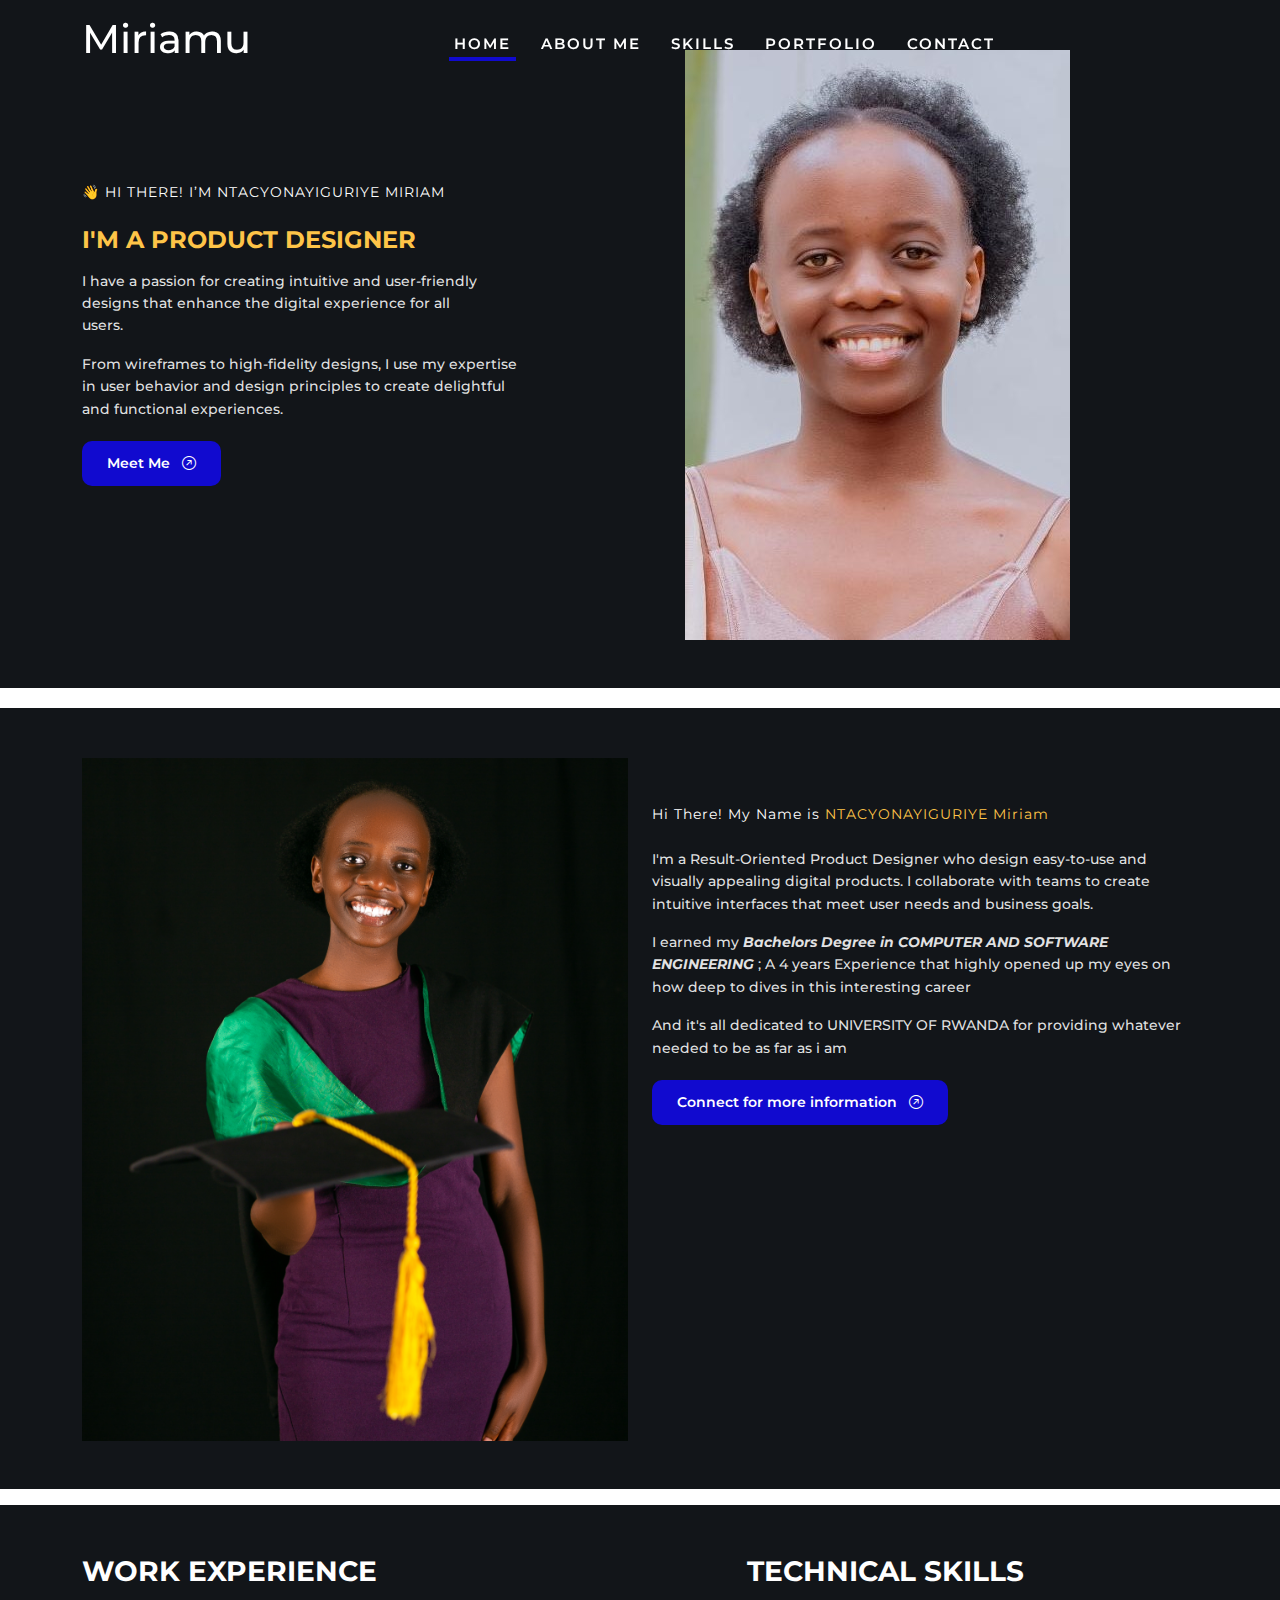
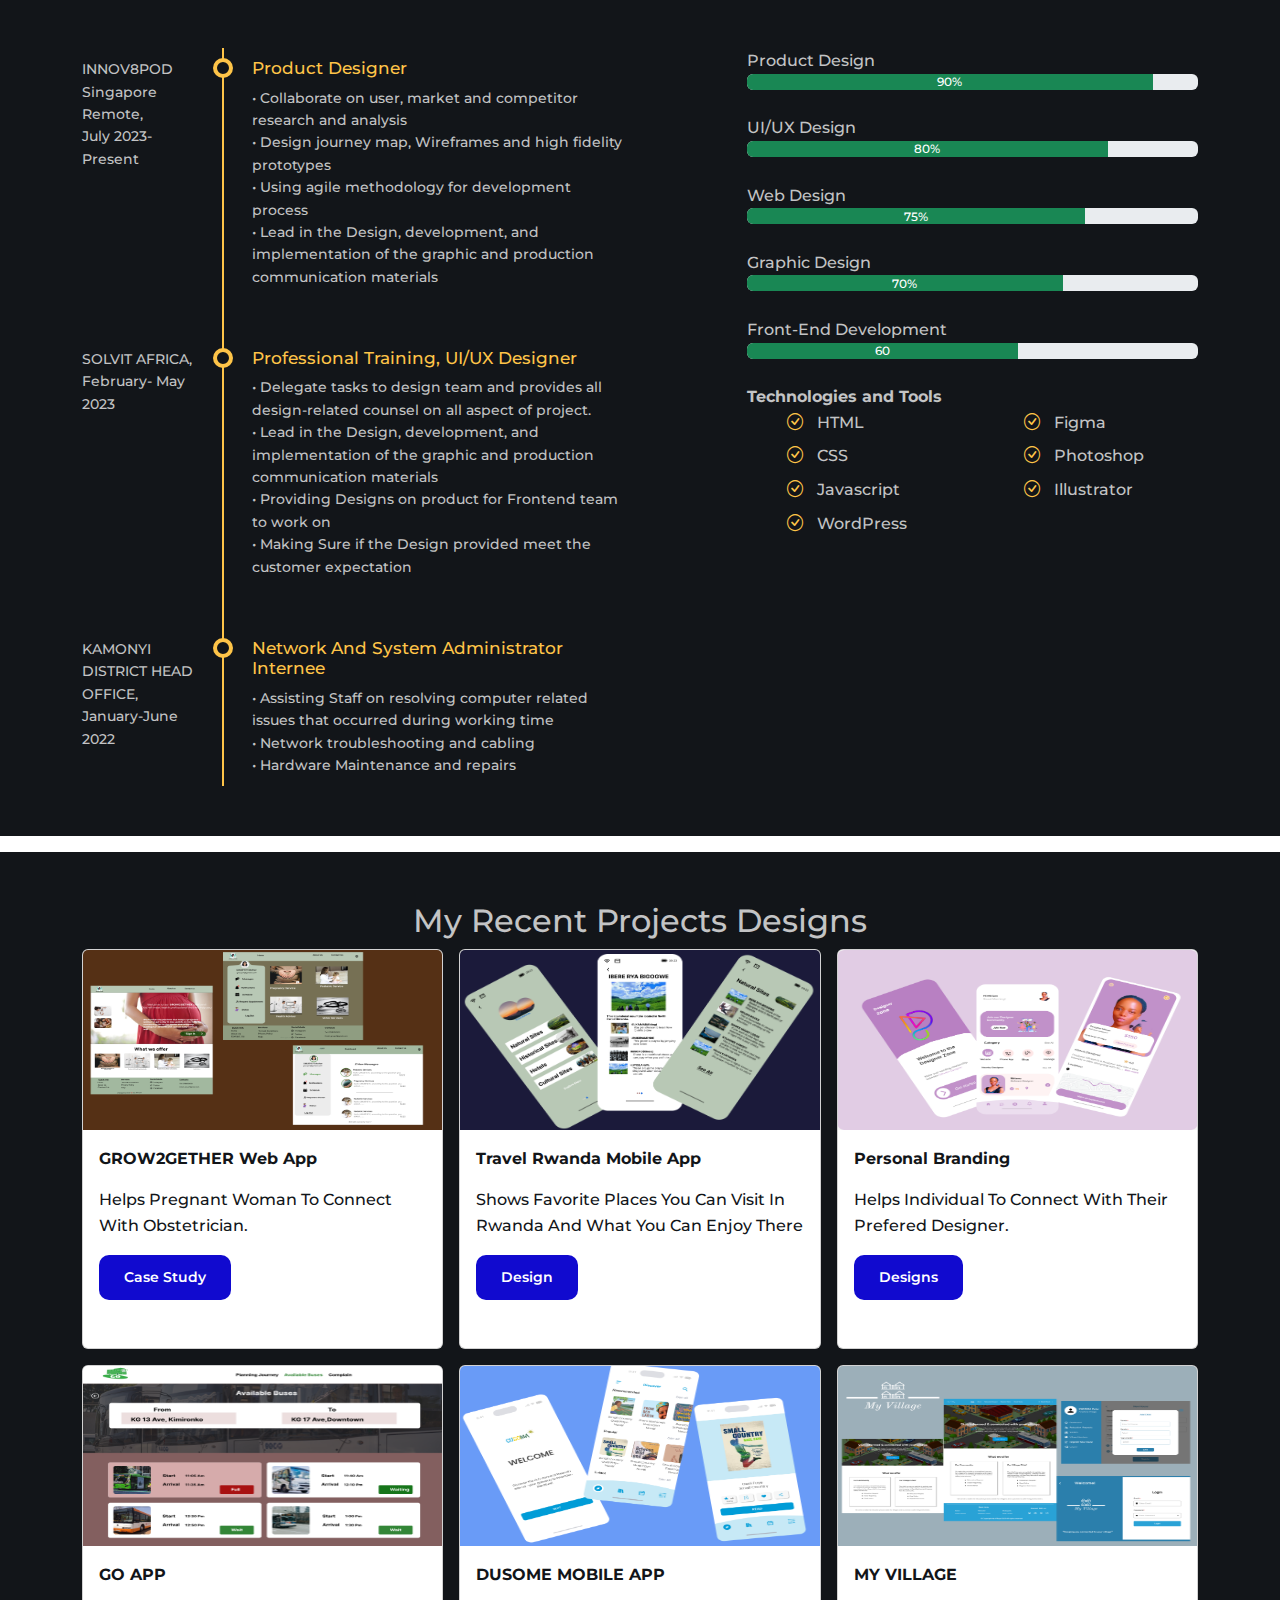
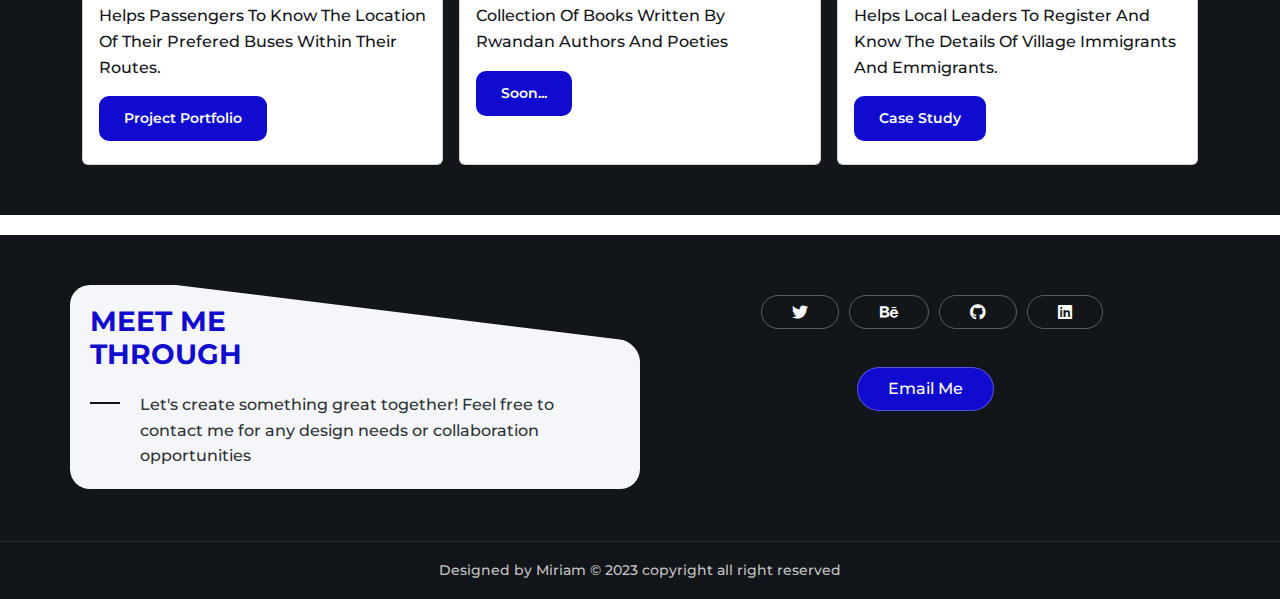
==== commit 22ea67ff: "update" ====
--- a/index.html
+++ b/index.html
@@ -3,14 +3,15 @@
 
 
 <!--   -->
+
 <head>
     <!-- metas -->
     <meta charset="utf-8">
     <meta name="author" content="pxdraft">
     <meta http-equiv="X-UA-Compatible" content="IE=edge">
     <meta name="viewport" content="width=device-width, initial-scale=1, shrink-to-fit=no">
-    <meta name="keywords" content="Fiona - Portfolio Template">
-    <meta name="description" content="Fiona - Portfolio Template">
+    <meta name="keywords" content="Miriam - Portfolio Template">
+    <meta name="description" content="Miriam - Portfolio Template">
     <!-- title -->
     <title>Miriamu - Portfolio </title>
     <!-- Favicon -->
@@ -18,7 +19,7 @@
     <!-- theme css -->
     <link href="assets/css/style.css" rel="stylesheet">
     <script src="assets/js/custom.js" type="text/Javascript"></script>
-    
+
 </head>
 <!-- Body Start -->
 
@@ -32,7 +33,7 @@
     <header class="main-header">
         <nav class="navbar header-nav navbar-expand-lg one-page-nav">
             <div class="container">
-                
+
                 <button class="navbar-toggler" type="button" data-bs-toggle="collapse" data-bs-target="#navbar-collapse-toggle" aria-controls="navbar-collapse-toggle" aria-expanded="false" aria-label="Toggle navigation">
                     <span></span>
                     <span></span>
@@ -47,7 +48,7 @@
                     <ul class="navbar-nav mx-auto">
                         <li><a class="nav-link" data-scroll-nav="0" href="#home"><span>Home</span></a></li>
                         <li><a class="nav-link" data-scroll-nav="1" href="#About Me"><span>About Me</span></a></li>
-                         <li><a class="nav-link" data-scroll-nav="2" href="#services"><span>Skills</span></a></li>
+                        <li><a class="nav-link" data-scroll-nav="2" href="#services"><span>Skills</span></a></li>
                         <li><a class="nav-link" data-scroll-nav="3" href="#work"><span>Portfolio</span></a></li>
                         <li><a class="nav-link" data-scroll-nav="4" href="#contactus"><span>Contact</span></a></li>
                     </ul>
@@ -58,8 +59,10 @@
                     <a class="px-btn px-btn-theme" data-scroll-nav="4" href="#contactus">Download CV <i class="bi-download"></i></a>
                 </div> -->
                 <!-- / -->
-            </div><!-- Container -->
-        </nav> <!-- Navbar -->
+            </div>
+            <!-- Container -->
+        </nav>
+        <!-- Navbar -->
     </header>
     <!-- End Header -->
     <!-- Main -->
@@ -101,7 +104,8 @@
                                 <h6>👋 Hi There! I’m <span>NTACYONAYIGURIYE Miriam</span></h6>
                                 <h1 class="par1 pe-lg-5">I'm a Product Designer <span id="type-it"></span></h1>
                                 <!-- <p class="par1 pe-lg-5"><b>I'm a UI/UXDesigner</b></p> -->
-                                <p class="pe-lg-5">I have a passion for creating intuitive and user-friendly designs that enhance the digital experience for all users.</p><p>From wireframes to high-fidelity designs, I use my expertise in user behavior and design principles to create delightful and functional experiences.</p>
+                                <p class="pe-lg-5">I have a passion for creating intuitive and user-friendly designs that enhance the digital experience for all users.</p>
+                                <p>From wireframes to high-fidelity designs, I use my expertise in user behavior and design principles to create delightful and functional experiences.</p>
                                 <div class="btn-bar">
                                     <a class="px-btn px-btn-theme" href="#contactus">Meet Me <i class="bi-arrow-up-right-circle"></i> </a>
                                 </div>
@@ -148,30 +152,32 @@
         <div class="whitecolor"></div>
         <section data-scroll-index="1" class="about-section bg-dark bg-effect overflow-hidden section pb-2 pb-md-5 bg-dark">
             <div class="container">
-               <div class="row" >
+                <div class="row">
                     <div class="col"><img src="./assets/img/04.jpg" /></div>
                     <div class="col">
                         <div class="mt-5">
                             <h6> Hi There! My Name is <span>NTACYONAYIGURIYE Miriam</span></h6>
                             <!-- <h1>I'm a Designer<span id="type-it"></span></h1> -->
-                            <p class="pe-lg-10">I'm a Result-Oriented Product Designer who design easy-to-use and visually appealing digital products. I collaborate with teams to create intuitive interfaces that meet user needs and business goals.<p> 
-                            <p>I earned my <i><b><span>Bachelors Degree in COMPUTER AND SOFTWARE ENGINEERING</i></b></span>; A 4 years Experience that highly opened up my eyes on how deep to dives in this interesting career</p>
-                                <p> And it's all dedicated to UNIVERSITY OF RWANDA for providing whatever needed to be as far as i am</p>
+                            <p class="pe-lg-10">I'm a Result-Oriented Product Designer who design easy-to-use and visually appealing digital products. I collaborate with teams to create intuitive interfaces that meet user needs and business goals.
+                                <p>
+                                    <p>I earned my <i><b><span>Bachelors Degree in COMPUTER AND SOFTWARE ENGINEERING</i></b>
+                                        </span>; A 4 years Experience that highly opened up my eyes on how deep to dives in this interesting career</p>
+                                    <p> And it's all dedicated to UNIVERSITY OF RWANDA for providing whatever needed to be as far as i am</p>
                                     <p></p>
-                            <div class="btn-bar">
-                                <a class="px-btn px-btn-theme" href="#contactus">Connect for more information <i class="bi-arrow-up-right-circle"></i> </a>
-                            </div>
-                        </div>
-                                
-                    </div>
-                </div> 
-            </div>
-            
+                                    <div class="btn-bar">
+                                        <a class="px-btn px-btn-theme" href="#contactus">Connect for more information <i class="bi-arrow-up-right-circle"></i> </a>
+                                    </div>
+                        </div>
+
+                    </div>
+                </div>
+            </div>
+
         </section>
         <!-- End About Me Section -->
         <!-- Experiance Section -->
         <section data-scroll-index="2" class="section experiance-section bg-dark effect-section mt-3">
-           
+
             <div class="container position-relative">
                 <div class="row gy-4">
                     <div class="col-lg-6">
@@ -186,11 +192,11 @@
                                     </span>
                                     <div class="text">
                                         <h6>Product Designer</h6>
-                                        <p>  •	Collaborate on user, market and competitor research and analysis
-<p>•	Design journey map, Wireframes and high fidelity prototypes
-<p>•	Using agile methodology for development process
-<p>•	Lead in the Design, development, and implementation of the graphic and production communication materials 
- </p>
+                                        <p> • Collaborate on user, market and competitor research and analysis
+                                            <p>• Design journey map, Wireframes and high fidelity prototypes
+                                                <p>• Using agile methodology for development process
+                                                    <p>• Lead in the Design, development, and implementation of the graphic and production communication materials
+                                                    </p>
                                     </div>
                                 </li>
                                 <li>
@@ -199,12 +205,12 @@
                                     </span>
                                     <div class="text">
                                         <h6>Professional Training, UI/UX Designer</h6>
-                                        <p>•	Delegate tasks to design team and provides all design-related counsel on all aspect of project.
-<p>•	Lead in the Design, development, and implementation of the graphic and production communication materials 
-<p>•	Providing Designs on product for Frontend team to work on
-<p>•	Making Sure if the Design provided meet the customer expectation
-
-                                        </p>
+                                        <p>• Delegate tasks to design team and provides all design-related counsel on all aspect of project.
+                                            <p>• Lead in the Design, development, and implementation of the graphic and production communication materials
+                                                <p>• Providing Designs on product for Frontend team to work on
+                                                    <p>• Making Sure if the Design provided meet the customer expectation
+
+                                                    </p>
                                     </div>
                                 </li>
                                 <li>
@@ -213,10 +219,10 @@
                                     </span>
                                     <div class="text">
                                         <h6>Network and System Administrator Internee</h6>
-                                        <p>•	Assisting Staff on resolving computer related issues that occurred during working time
-<p>•	Network troubleshooting and cabling
-<p>•	Hardware Maintenance and repairs
-</p>
+                                        <p>• Assisting Staff on resolving computer related issues that occurred during working time
+                                            <p>• Network troubleshooting and cabling
+                                                <p>• Hardware Maintenance and repairs
+                                                </p>
                                     </div>
                                 </li>
                                 <!-- <li>
@@ -235,57 +241,57 @@
                         <div class="section-heading">
                             <h3 class="text-white">Technical Skills</h3>
                         </div>
-                        
-                            <div class="skills">
-                                <span >Product Design</span>
-                                <div class="progress">
-                                    <div class="progress-bar bg-success" role="progressbar" style="width: 90%" aria-valuenow="25" aria-valuemin="0" aria-valuemax="100">90%</div>
-                                  </div>
+
+                        <div class="skills">
+                            <span>Product Design</span>
+                            <div class="progress">
+                                <div class="progress-bar bg-success" role="progressbar" style="width: 90%" aria-valuenow="25" aria-valuemin="0" aria-valuemax="100">90%</div>
+                            </div>
+                        </div>
+                        <br>
+                        <div class="skills">
+                            <span class="mt-1">UI/UX Design </span>
+                            <div class="progress">
+                                <div class="progress-bar bg-success" role="progressbar" style="width: 80%" aria-valuenow="25" aria-valuemin="0" aria-valuemax="100">80%</div>
+                            </div>
+
+                        </div>
+                        <br>
+                        <div class="skills">
+                            <span>Web Design</span>
+                            <div class="progress">
+                                <div class="progress-bar bg-success" role="progressbar" style="width: 75%" aria-valuenow="25" aria-valuemin="0" aria-valuemax="100">75%</div>
+                            </div>
+                        </div>
+
+                        <br>
+                        <div class="skills">
+                            <span class="mt-1">Graphic Design </span>
+                            <div class="progress">
+                                <div class="progress-bar bg-success" role="progressbar" style="width: 70%" aria-valuenow="25" aria-valuemin="0" aria-valuemax="100">70%</div>
                             </div>
                             <br>
-                            <div class="skills">
-                                <span class="mt-1">UI/UX Design </span>
-                                <div class="progress">
-                                    <div class="progress-bar bg-success" role="progressbar" style="width: 80%" aria-valuenow="25" aria-valuemin="0" aria-valuemax="100">80%</div>
-                                  </div>
-                                
-                            </div>
-                            <br>
-                            <div class="skills">
-                                <span >Web Design</span>
-                                <div class="progress">
-                                    <div class="progress-bar bg-success" role="progressbar" style="width: 75%" aria-valuenow="25" aria-valuemin="0" aria-valuemax="100">75%</div>
-                                  </div>
-                            </div>
-                            
-                            <br>
-                            <div class="skills">
-                                <span class="mt-1">Graphic Design </span>
-                                <div class="progress">
-                                    <div class="progress-bar bg-success" role="progressbar" style="width: 70%" aria-valuenow="25" aria-valuemin="0" aria-valuemax="100">70%</div>
-                                  </div>  
-                                                              <br>
                             <div class="skills">
                                 <span class="mt-1">Front-End Development </span>
                                 <div class="progress">
                                     <div class="progress-bar bg-success" role="progressbar" style="width: 60%" aria-valuenow="25" aria-valuemin="0" aria-valuemax="100">60</div>
-                                  </div>  
-            
-                            </div>
-                            
-                            
+                                </div>
+
+                            </div>
+
+
                             <br>
                             <strong class="text-center"> Technologies and Tools</strong>
                             <div class="row">
                                 <div class="col-lg-6 col-xl-5 ms-xl-auto">
-                                <ul class="list-type-01">
-                                    <li><i class="bi-check-circle"></i> HTML</li>
-                                    <li><i class="bi-check-circle"></i> CSS</li>
-                                    <li><i class="bi-check-circle"></i> Javascript</li>
-                                    <li><i class="bi-check-circle"></i> WordPress</li>
-                                    <!-- <li><i class="bi-check-circle"></i> Flutter</li> -->
-                                </ul>
-                            </div>
+                                    <ul class="list-type-01">
+                                        <li><i class="bi-check-circle"></i> HTML</li>
+                                        <li><i class="bi-check-circle"></i> CSS</li>
+                                        <li><i class="bi-check-circle"></i> Javascript</li>
+                                        <li><i class="bi-check-circle"></i> WordPress</li>
+                                        <!-- <li><i class="bi-check-circle"></i> Flutter</li> -->
+                                    </ul>
+                                </div>
                                 <div class="col-lg-6 col-xl-5 ms-xl-auto">
                                     <ul class="list-type-01">
                                         <li><i class="bi-check-circle"></i> Figma</li>
@@ -295,11 +301,11 @@
                                 </div>
 
                             </div>
-                            
-
-                       
-                        </div>
-                        
+
+
+
+                        </div>
+
                     </div>
                 </div>
             </div>
@@ -316,77 +322,77 @@
                         </div>
                     </div>
                 </div>
-                
+
                 <div class="lightbox-gallery">
                     <div class="row g-3 portfolio-content">
                         <div class="col-sm-6 col-lg-4 grid-item">
                             <div class="card" style="height: 400px;">
-                                <img src="assets/img/casestudy.png" class="card-img-top" alt="..."style="height: 180px;">
-                                <div class="card-body">
-                                  <p class="card-text font-italic text-capitalize text-left"><b>GROW2GETHER Web App</b></p>
-                                  <p class="card-text font-italic text-capitalize text-left">Helps pregnant woman to connect with Obstetrician.</p>
+                                <img src="assets/img/casestudy.png" class="card-img-top" alt="..." style="height: 180px;">
+                                <div class="card-body">
+                                    <p class="card-text font-italic text-capitalize text-left"><b>GROW2GETHER Web App</b></p>
+                                    <p class="card-text font-italic text-capitalize text-left">Helps pregnant woman to connect with Obstetrician.</p>
                                     <!-- <a href="https://www.behance.net/gallery/168545751/Educhats?" class="btn btn-primary">Case Study</a> -->
                                     <a href="https://www.behance.net/gallery/171306153/GROWTOGETHER" class="px-btn px-btn-theme">Case Study</a>
-                                    
-                                </div>
-                              </div>
-                            
+
+                                </div>
+                            </div>
+
                         </div>
                         <div class="col-sm-6 col-lg-4 grid-item">
                             <div class="card" style="height: 400px;">
-                                <img src="assets/img/Travel Rwanda.png" class="card-img-top" alt="..."style="height: 180px;">
+                                <img src="assets/img/Travel Rwanda.png" class="card-img-top" alt="..." style="height: 180px;">
                                 <div class="card-body">
                                     <p class="card-text font-italic text-capitalize text-left"><b>Travel Rwanda Mobile App</b></p>
-                                  <p class="card-text font-italic text-capitalize text-left">Shows favorite places you can visit in Rwanda and what you can enjoy there</p>
+                                    <p class="card-text font-italic text-capitalize text-left">Shows favorite places you can visit in Rwanda and what you can enjoy there</p>
                                     <a href="https://www.behance.net/gallery/190908235/Travel-Rwanda" class="px-btn px-btn-theme">Design</a>
                                 </div>
-                              </div>
-                            
+                            </div>
+
                         </div>
                         <div class="col-sm-6 col-lg-4 grid-item">
                             <div class="card" style="height: 400px;">
-                                <img src="assets/img/DESIGNER ZONE.png" class="card-img-top" alt="..."style="height: 180px;">
+                                <img src="assets/img/DESIGNER ZONE.png" class="card-img-top" alt="..." style="height: 180px;">
                                 <div class="card-body">
                                     <p class="card-text font-italic text-capitalize text-left"><b>Personal Branding</b></p>
-                                  <p class="card-text font-italic text-capitalize text-left">Helps individual to connect with their prefered Designer.</p>
-                                    <a href="https://www.behance.net/gallery/166667899/Designer-Zone"  class="px-btn px-btn-theme">Designs</a>
-                                </div>
-                              </div>
-                            
+                                    <p class="card-text font-italic text-capitalize text-left">Helps individual to connect with their prefered Designer.</p>
+                                    <a href="https://www.behance.net/gallery/166667899/Designer-Zone" class="px-btn px-btn-theme">Designs</a>
+                                </div>
+                            </div>
+
                         </div>
                         <div class="col-sm-6 col-lg-4 grid-item">
                             <div class="card" style="height: 400px;">
-                                <img src="assets/img/GGOO.png" class="card-img-top" alt="..."style="height: 180px;">
+                                <img src="assets/img/GGOO.png" class="card-img-top" alt="..." style="height: 180px;">
                                 <div class="card-body">
                                     <p class="card-text font-italic text-capitalize text-left"><b>GO APP</b></p>
-                                  <p class="card-text font-italic text-capitalize text-left">Helps Passengers to know the location of their prefered buses within their routes.</p>
-                                    <a href="https://hip-garnet-079.notion.site/INNOV8POD-Q3-3c6435198fbe47d395c558580e8200df?pvs=4"  class="px-btn px-btn-theme">Project Portfolio</a>
-                                </div>
-                                
-                              </div>
-                            </div>
-                            <div class="col-sm-6 col-lg-4 grid-item">
-                                <div class="card" style="height: 400px;">
-                                    <img src="assets/img/DUSOME.png" class="card-img-top" alt="..."style="height: 180px;">
-                                    <div class="card-body">
-                                        <p class="card-text font-italic text-capitalize text-left"><b>DUSOME MOBILE APP</b></p>
-                                      <p class="card-text font-italic text-capitalize text-left">Collection of books written by rwandan authors and poeties</p>
-                                        <a href="htp://hip-garnet-079.notion.site/INNOV8POD-Q3-3c6435198fbe47d395c558580e8200df?pvs=4"  class="px-btn px-btn-theme">Soon...</a>
-                                    </div>
-                                    
-                                  </div>
-                                </div>
-                                <div class="col-sm-6 col-lg-4 grid-item">
-                                    <div class="card" style="height: 400px;">
-                                        <img src="assets/img/Mon Village.png" class="card-img-top" alt="..."style="height: 180px;">
-                                        <div class="card-body">
-                                            <p class="card-text font-italic text-capitalize text-left"><b>MY VILLAGE</b></p>
-                                          <p class="card-text font-italic text-capitalize text-left">Helps local leaders to register and know the details of village immigrants and emmigrants.</p>
-                                            <a href="https://www.behance.net/gallery/192337749/My-Village?"  class="px-btn px-btn-theme">Case Study</a>
-                                        </div>
-                                        
-                                      </div>
-                        <!-- <div class="col-sm-6 col-lg-4 grid-item">
+                                    <p class="card-text font-italic text-capitalize text-left">Helps Passengers to know the location of their prefered buses within their routes.</p>
+                                    <a href="https://hip-garnet-079.notion.site/INNOV8POD-Q3-3c6435198fbe47d395c558580e8200df?pvs=4" class="px-btn px-btn-theme">Project Portfolio</a>
+                                </div>
+
+                            </div>
+                        </div>
+                        <div class="col-sm-6 col-lg-4 grid-item">
+                            <div class="card" style="height: 400px;">
+                                <img src="assets/img/DUSOME.png" class="card-img-top" alt="..." style="height: 180px;">
+                                <div class="card-body">
+                                    <p class="card-text font-italic text-capitalize text-left"><b>DUSOME MOBILE APP</b></p>
+                                    <p class="card-text font-italic text-capitalize text-left">Collection of books written by rwandan authors and poeties</p>
+                                    <a href="htp://hip-garnet-079.notion.site/INNOV8POD-Q3-3c6435198fbe47d395c558580e8200df?pvs=4" class="px-btn px-btn-theme">Soon...</a>
+                                </div>
+
+                            </div>
+                        </div>
+                        <div class="col-sm-6 col-lg-4 grid-item">
+                            <div class="card" style="height: 400px;">
+                                <img src="assets/img/Mon Village.png" class="card-img-top" alt="..." style="height: 180px;">
+                                <div class="card-body">
+                                    <p class="card-text font-italic text-capitalize text-left"><b>MY VILLAGE</b></p>
+                                    <p class="card-text font-italic text-capitalize text-left">Helps local leaders to register and know the details of village immigrants and emmigrants.</p>
+                                    <a href="https://www.behance.net/gallery/192337749/My-Village?" class="px-btn px-btn-theme">Case Study</a>
+                                </div>
+
+                            </div>
+                            <!-- <div class="col-sm-6 col-lg-4 grid-item">
                             <div class="card" style="height: 400px;">
                                 <img src="assets/img/project-2.jpg" class="card-img-top" alt="..."style="height: 180px;">
                                 <div class="card-body">
@@ -394,7 +400,7 @@
                                     <a href="https://www.figma.com/file/wS4dvZJDwUHVtTYOXtSG74/Untitled?node-id=0%3A1&t=0Y9biwDny7qX4Rm0-1" class="px-btn px-btn-theme">Read More</a>
                                 </div>
                               </div> -->
-                            
+
                         </div>
                         <!-- <div class="col-sm-6 col-lg-4 grid-item">
                             <div class="card" style="height: 400px;">
@@ -415,11 +421,11 @@
                                     <a href="https://www.figma.com/file/wS4dvZJDwUHVtTYOXtSG74/Untitled?node-id=0%3A1&t=0Y9biwDny7qX4Rm0-1" class="px-btn px-btn-theme">Read More</a>
                                 </div>
                               </div> -->
-                            
-                        </div>
-                      
-                    </div>
-                </div>
+
+                    </div>
+
+                </div>
+            </div>
             </div>
         </section>
         <!-- End Work Section -->
@@ -428,7 +434,7 @@
         <h2><span class="font-weight-bold">Get In touch With Me</span></h2>
         </div>
         </div> -->
-                            
+
         <!-- Contact Section -->
         <div class="whitecolor"></div>
         <section data-scroll-index="4" id="contactus" class="section d-flex contactus-section bg-dark">
@@ -440,7 +446,7 @@
                             <p class="text">Let's create something great together! Feel free to contact me for any design needs or collaboration opportunities</p>
                         </div>
                     </div>
-                    <div class="contact-social col-sm-4">                        
+                    <div class="contact-social col-sm-4">
                         <ul>
                             &nbsp;&nbsp; &nbsp;&nbsp;
                             <li>
@@ -455,7 +461,7 @@
                             <li>
                                 <a href="https://www.linkedin.com/feed/"><i class="fab fa-linkedin" aria-hidden="true"></i></a>
                             </li>
-                            
+
                         </ul>
                         <!-- <div class="btn-bar">
                             <a class="px-btn px-btn-theme" href="#">miriamntacyo14@gmail.com<i class="bi-arrow-up-right-circle"></i> </a>
@@ -464,21 +470,21 @@
 
                             <a href="mailto:miriamntacyo14@gmail.com" class="email">Email Me</a>
                         </div>
-                        
-                    </div>
-
-
-                </div>                                                  
-                                                
-            </div>
-                                    
+
+                    </div>
+
+
+                </div>
+
+            </div>
+
         </section>
-        
-                        
-                    </div>
-                    
-                </div>
-            </div>
+
+
+        </div>
+
+        </div>
+        </div>
         </section>
         <!-- End Contact Section -->
     </main>
@@ -487,7 +493,7 @@
     <footer class="footer">
         <div class="container">
             <div class="row align-items-center">
-                
+
                 <div class="col-12 py-2 text-center text-center">
                     <p class="m-0">Designed by Miriam © 2023 copyright all right reserved</p>
                 </div>
@@ -506,4 +512,5 @@
 
 
 <!-- Mirrored from pxdraft.com/themeforest/Uwingeneye/ by HTTrack Website Copier/3.x [XR&CO'2014], Sat, 15 Apr 2023 15:20:44 GMT -->
+
 </html>